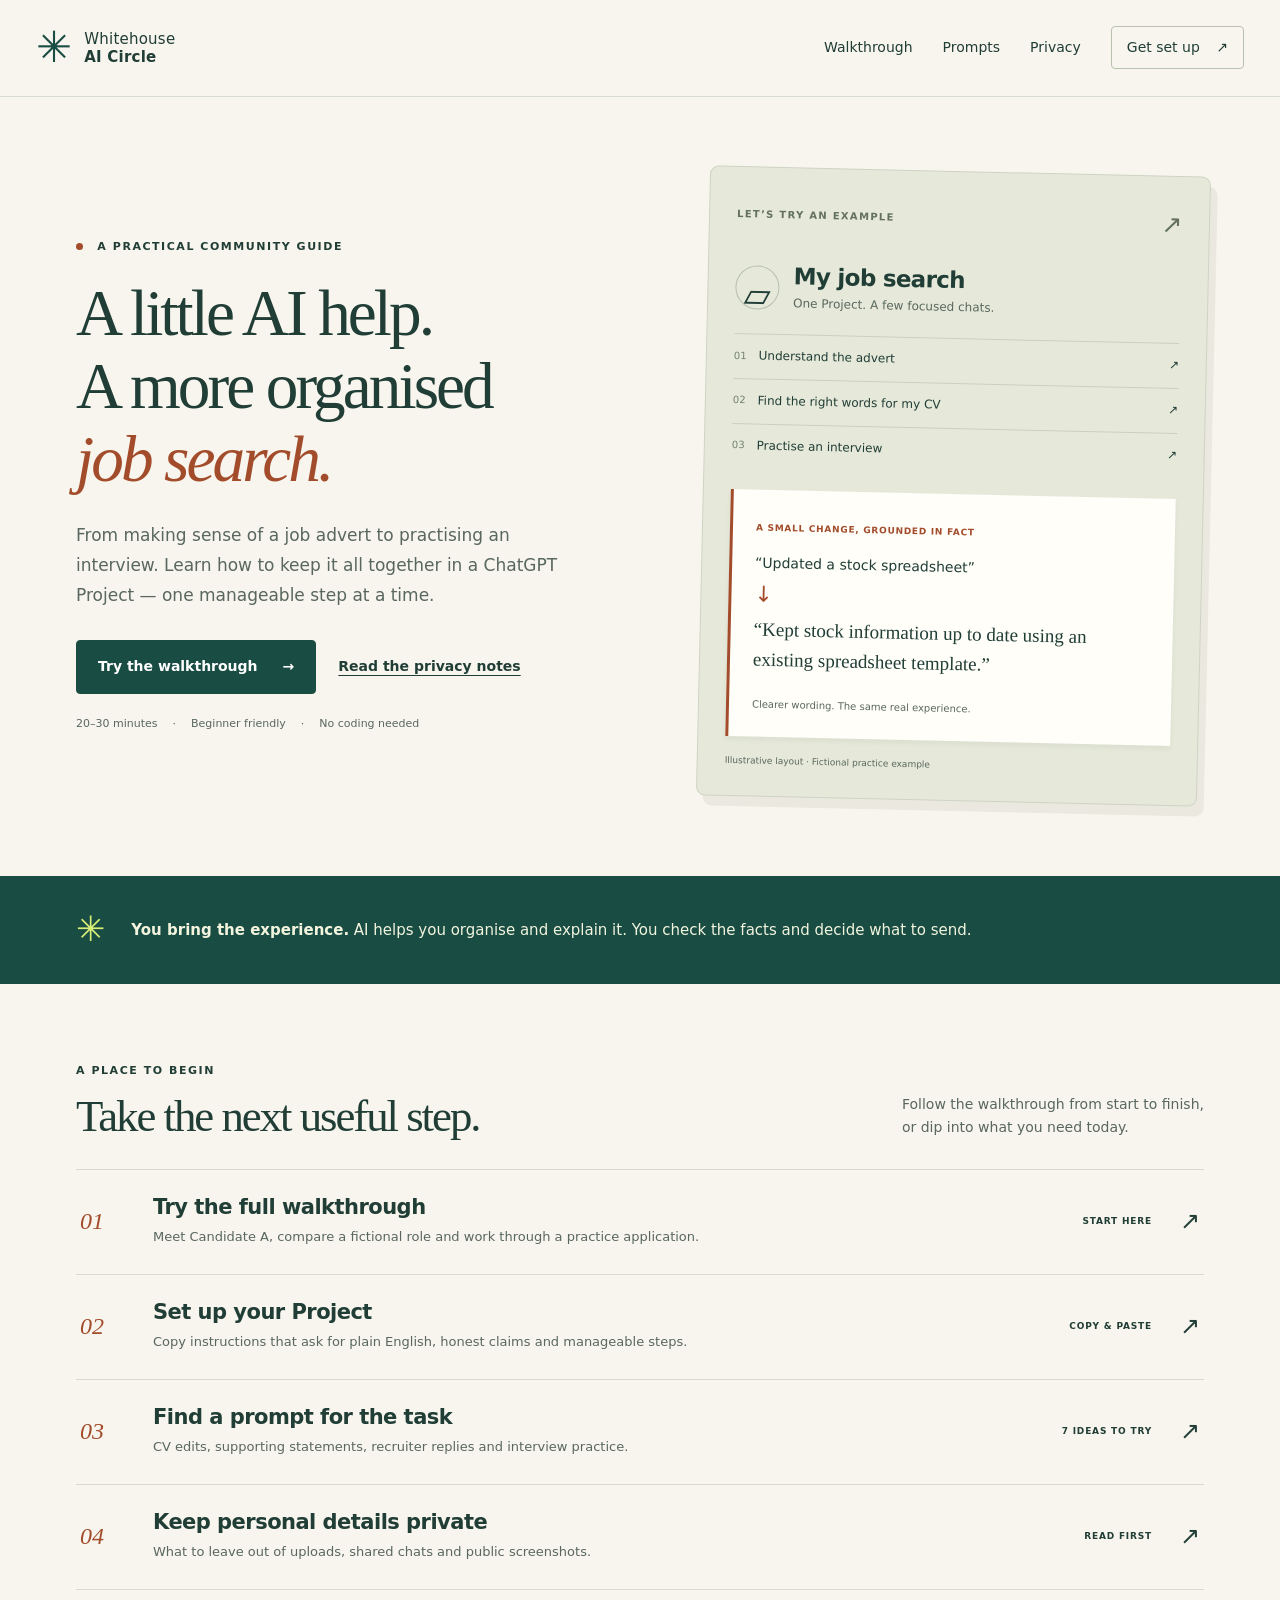
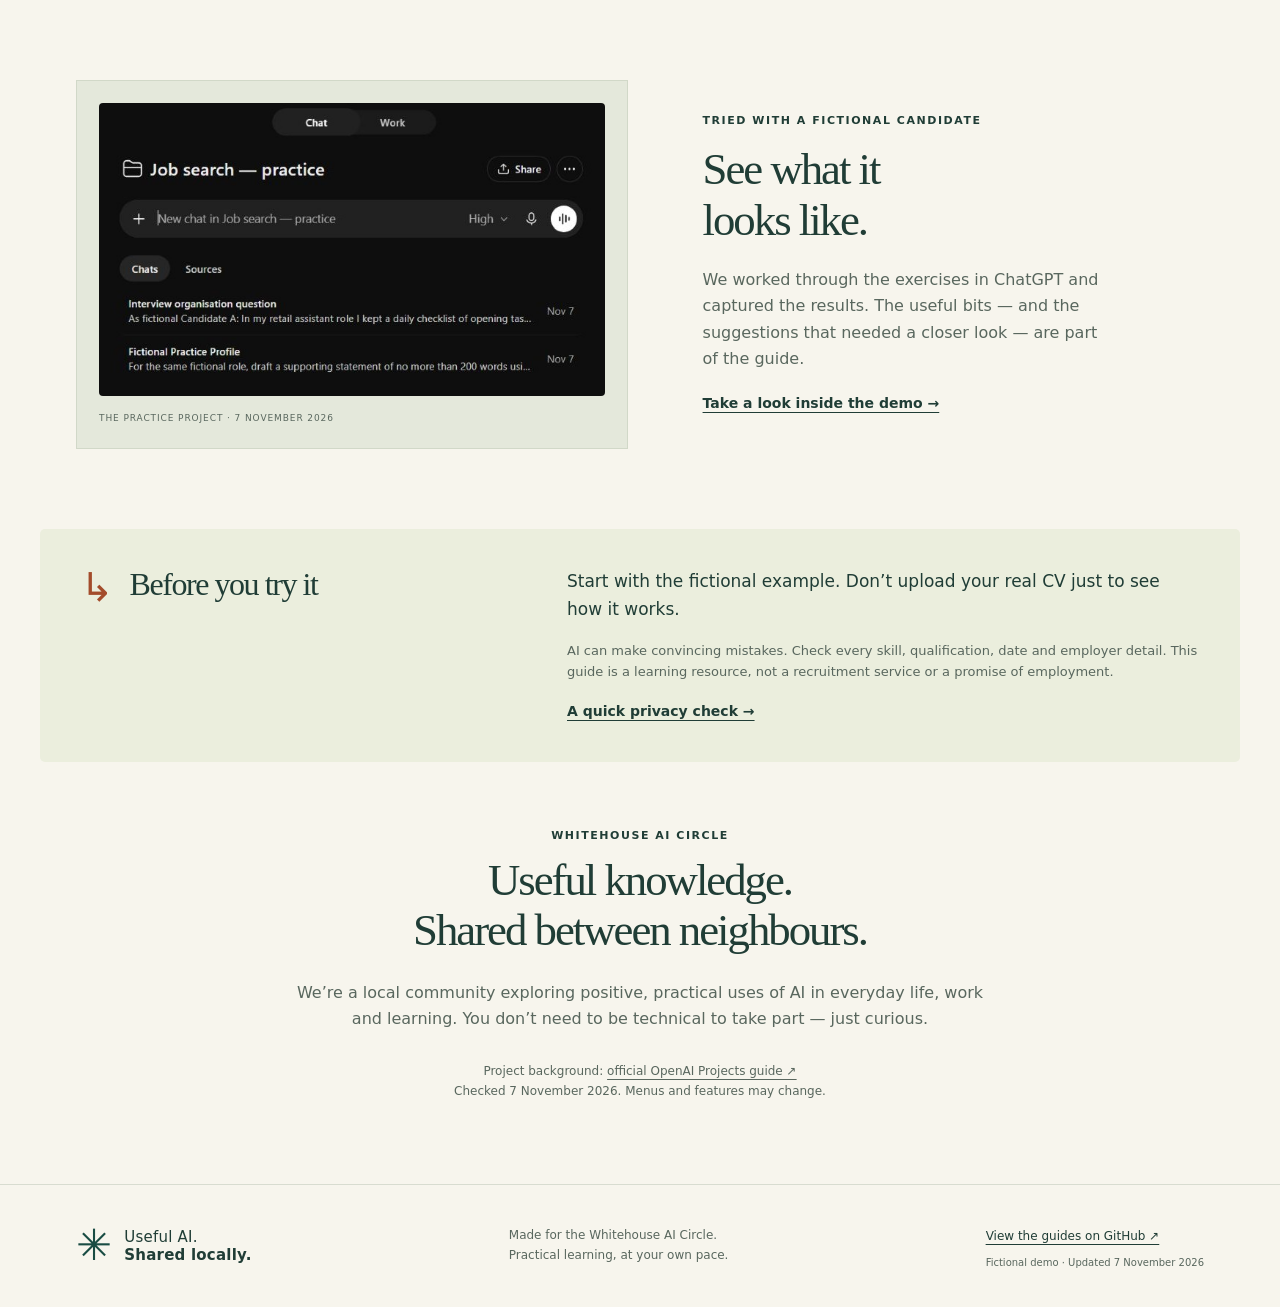
==== index.html @ 0556014f "Add workflow to import website files cleanly This workflow imports specific files from a tarball int" ====
<!doctype html>
<html lang="en-GB"><head><meta charset="utf-8"><meta name="viewport" content="width=device-width,initial-scale=1">
<title>A more organised job search · Whitehouse AI Circle</title><meta name="description" content="A friendly, practical guide to organising a job search with ChatGPT Projects. Fictional examples, copyable prompts and privacy advice from Whitehouse AI Circle.">
<meta name="theme-color" content="#194c43"><link rel="icon" href="favicon.svg" type="image/svg+xml"><link rel="stylesheet" href="styles.css"><script src="site.js" defer></script></head>
<body><a class="skip" href="#main">Skip to content</a><header class="header"><div class="header-inner"><a class="brand" href="index.html"><span class="brand-mark" aria-hidden="true">✳</span><span>Whitehouse<br><b>AI Circle</b></span></a><nav aria-label="Main navigation"><a href="walkthrough.html" >Walkthrough</a><a href="prompts.html" >Prompts</a><a href="privacy.html" >Privacy</a><a class="nav-start" href="instructions.html">Get set up <span aria-hidden="true">↗</span></a></nav></div></header>
<main id="main"><section class="hero wrap"><div class="hero-copy"><p class="eyebrow"><span class="tiny-dot"></span> A PRACTICAL COMMUNITY GUIDE</p><h1>A little AI help.<br>A more organised<br><em>job search.</em></h1><p class="hero-description">From making sense of a job advert to practising an interview. Learn how to keep it all together in a ChatGPT Project — one manageable step at a time.</p><div class="hero-actions"><a class="button" href="walkthrough.html">Try the walkthrough <span aria-hidden="true">→</span></a><a class="text-link" href="privacy.html">Read the privacy notes</a></div><div class="hero-meta"><span>20–30 minutes</span><span>Beginner friendly</span><span>No coding needed</span></div></div><div class="demo-board"><div class="board-top"><span class="paper-label">LET’S TRY AN EXAMPLE</span><span aria-hidden="true">↗</span></div><div class="board-title"><span class="folder-icon" aria-hidden="true">▱</span><div><h2>My job search</h2><p>One Project. A few focused chats.</p></div></div><div class="board-rows"><div><span class="row-symbol">01</span><span>Understand the advert</span><span aria-hidden="true">↗</span></div><div><span class="row-symbol">02</span><span>Find the right words for my CV</span><span aria-hidden="true">↗</span></div><div><span class="row-symbol">03</span><span>Practise an interview</span><span aria-hidden="true">↗</span></div></div><div class="example-note"><span class="note-label">A SMALL CHANGE, GROUNDED IN FACT</span><p>“Updated a stock spreadsheet”</p><span class="note-arrow" aria-hidden="true">↓</span><p class="improved">“Kept stock information up to date using an existing spreadsheet template.”</p><small>Clearer wording. The same real experience.</small></div><span class="board-caption">Illustrative layout · Fictional practice example</span></div></section>
<section class="principle-strip"><div class="wrap"><span class="strip-symbol" aria-hidden="true">✳</span><p><strong>You bring the experience.</strong> AI helps you organise and explain it. You check the facts and decide what to send.</p></div></section>
<section class="guides-section wrap" id="guides"><div class="section-heading"><div><p class="eyebrow">A PLACE TO BEGIN</p><h2>Take the next useful step.</h2></div><p>Follow the walkthrough from start to finish,<br>or dip into what you need today.</p></div><div class="guide-list">
<a class="guide-row" href="walkthrough.html"><span class="guide-number">01</span><div><h3>Try the full walkthrough</h3><p>Meet Candidate A, compare a fictional role and work through a practice application.</p></div><span class="guide-type">START HERE</span><span class="guide-arrow" aria-hidden="true">↗</span></a>
<a class="guide-row" href="instructions.html"><span class="guide-number">02</span><div><h3>Set up your Project</h3><p>Copy instructions that ask for plain English, honest claims and manageable steps.</p></div><span class="guide-type">COPY & PASTE</span><span class="guide-arrow" aria-hidden="true">↗</span></a>
<a class="guide-row" href="prompts.html"><span class="guide-number">03</span><div><h3>Find a prompt for the task</h3><p>CV edits, supporting statements, recruiter replies and interview practice.</p></div><span class="guide-type">7 IDEAS TO TRY</span><span class="guide-arrow" aria-hidden="true">↗</span></a>
<a class="guide-row" href="privacy.html"><span class="guide-number">04</span><div><h3>Keep personal details private</h3><p>What to leave out of uploads, shared chats and public screenshots.</p></div><span class="guide-type">READ FIRST</span><span class="guide-arrow" aria-hidden="true">↗</span></a>
</div></section>
<section class="inside-section wrap"><div class="inside-image"><img src="images/screenshots/01-project-overview.jpg" alt="A fictional practice Project with separate profile and interview chats" width="690" height="400" loading="lazy"><span>THE PRACTICE PROJECT · 7 NOVEMBER 2026</span></div><div class="inside-copy"><p class="eyebrow">TRIED WITH A FICTIONAL CANDIDATE</p><h2>See what it<br>looks like.</h2><p>We worked through the exercises in ChatGPT and captured the results. The useful bits — and the suggestions that needed a closer look — are part of the guide.</p><a class="text-link" href="screenshots.html">Take a look inside the demo →</a></div></section>
<section class="before-section wrap"><div class="before-label"><span aria-hidden="true">↳</span><h2>Before you try it</h2></div><div><p>Start with the fictional example. Don’t upload your real CV just to see how it works.</p><p class="small">AI can make convincing mistakes. Check every skill, qualification, date and employer detail. This guide is a learning resource, not a recruitment service or a promise of employment.</p><a href="privacy.html">A quick privacy check →</a></div></section>
<section class="about-section wrap"><p class="eyebrow">WHITEHOUSE AI CIRCLE</p><h2>Useful knowledge.<br>Shared between neighbours.</h2><p>We’re a local community exploring positive, practical uses of AI in everyday life, work and learning. You don’t need to be technical to take part — just curious.</p><p class="small">Project background: <a href="https://learn.chatgpt.com/docs/projects">official OpenAI Projects guide ↗</a><br>Checked 7 November 2026. Menus and features may change.</p></section></main><footer><div class="footer-inner"><a class="brand" href="index.html"><span class="brand-mark" aria-hidden="true">✳</span><span>Useful AI.<br><b>Shared locally.</b></span></a><p>Made for the Whitehouse AI Circle.<br>Practical learning, at your own pace.</p><div><a href="https://github.com/WhitehouseAICircle/job-search-guide">View the guides on GitHub ↗</a><p class="small">Fictional demo · Updated 7 November 2026</p></div></div></footer><div id="copy-status" class="sr-only" role="status" aria-live="polite"></div></body></html>
---- styles.css ----
:root{--paper:#f7f5ed;--ink:#203d36;--green:#194c43;--muted:#59675e;--line:#d8dcd0;--accent:#d8ed76;--orange:#a34c2b;--white:#fffef9}*{box-sizing:border-box}html{scroll-behavior:smooth;scroll-padding-top:110px}body{margin:0;background:var(--paper);color:var(--ink);font:17px/1.65 system-ui,-apple-system,BlinkMacSystemFont,"Segoe UI",sans-serif}a{color:inherit;text-underline-offset:4px}a:hover{color:var(--orange)}button,a{ -webkit-tap-highlight-color:transparent}a:focus-visible,button:focus-visible,summary:focus-visible{outline:3px solid var(--orange);outline-offset:5px}h1,h2,h3,p{margin-top:0}h1,h2,h3{line-height:1.12;font-weight:500;letter-spacing:-.045em}h1,h2{font-family:Georgia,"Times New Roman",serif}h1{font-size:clamp(44px,5.1vw,74px)}h2{font-size:clamp(32px,3.5vw,48px)}h3{letter-spacing:-.025em}.wrap{max-width:1200px;margin:auto;padding-left:36px;padding-right:36px}.header{border-bottom:1px solid var(--line);position:sticky;top:0;background:rgba(247,245,237,.97);z-index:10}.header-inner{max-width:1280px;margin:auto;padding:22px 36px;display:flex;align-items:center;justify-content:space-between;gap:20px}.brand{display:flex;align-items:center;gap:12px;text-decoration:none;font-size:15px;line-height:1.2;letter-spacing:.015em}.brand-mark{font-size:43px;color:var(--green);font-family:Georgia,serif}.header nav{display:flex;align-items:center;gap:30px;font-size:14px}.header nav a{text-decoration:none}.header nav a[aria-current]{text-decoration:underline}.nav-start{border:1px solid #b7c1ad;border-radius:4px;padding:9px 15px}.nav-start span{margin-left:12px}.eyebrow{font-size:11px;font-weight:700;letter-spacing:.14em;line-height:1.6}.hero{padding-top:74px;padding-bottom:76px;display:grid;grid-template-columns:1.12fr 1fr;gap:65px;align-items:center}.tiny-dot{display:inline-block;background:var(--orange);width:7px;height:7px;border-radius:50%;margin-right:9px}.hero h1{margin:21px 0 25px}.hero em{font-weight:400;color:var(--orange)}.hero-description{max-width:490px;font-size:17px;color:var(--muted);line-height:1.75}.hero-actions{display:flex;align-items:center;gap:22px;margin:30px 0 21px;flex-wrap:wrap}.button{display:inline-flex;align-items:center;gap:25px;padding:14px 21px;background:var(--green);color:white;border:1px solid var(--green);border-radius:4px;text-decoration:none;font-size:14px;font-weight:600}.button:hover{background:#103b33;color:white}.text-link{font-size:14px;font-weight:600}.hero-meta{display:flex;gap:15px;font-size:11px;color:var(--muted);flex-wrap:wrap}.hero-meta span+span:before{content:'·';margin-right:15px}.demo-board{background:#e6e9da;border:1px solid #ced4c4;border-radius:9px;padding:27px;transform:rotate(1.3deg);box-shadow:7px 10px 0 #ebe9df}.board-top{display:flex;justify-content:space-between;align-items:center;color:#64705e;font-size:25px}.paper-label{font-size:10px;letter-spacing:.13em;font-weight:700}.board-title{display:flex;gap:14px;align-items:center;margin:26px 0 20px}.folder-icon{display:grid;place-items:center;width:44px;height:44px;border:1px solid #b6c0aa;border-radius:50%;font-size:35px}.board-title h2{font:600 23px/1.3 system-ui;letter-spacing:-.03em;margin:0}.board-title p{font-size:12px;color:var(--muted);margin:2px 0 0}.board-rows>div{display:flex;align-items:center;gap:12px;border-top:1px solid #cad0c0;padding:12px 0;font-size:12px}.board-rows>div>span:last-child{margin-left:auto}.row-symbol{font-size:10px;color:#74816c}.example-note{background:var(--white);padding:21px 23px;margin-top:22px;box-shadow:0 3px 5px #233c3510;border-left:3px solid var(--orange)}.note-label{font-size:9px;font-weight:700;letter-spacing:.08em;color:var(--orange)}.example-note p{font-size:14px;margin:13px 0 2px;line-height:1.6}.example-note .improved{font-family:Georgia,serif;font-size:19px;margin:2px 0 12px}.example-note small{color:var(--muted);font-size:10px}.note-arrow{font-size:22px;color:var(--orange)}.board-caption{display:block;font-size:9px;color:var(--muted);margin-top:17px}.principle-strip{background:var(--green);color:#f2f4de}.principle-strip>.wrap{display:flex;align-items:center;gap:26px;padding-top:25px;padding-bottom:25px}.strip-symbol{font-size:35px;color:var(--accent)}.principle-strip p{margin:0;font-size:15px;line-height:1.6}.principle-strip strong{font-weight:650}.guides-section{padding-top:78px;padding-bottom:65px}.section-heading{display:flex;justify-content:space-between;gap:35px;align-items:end;margin-bottom:28px}.section-heading h2{margin-bottom:0}.section-heading>p{font-size:14px;color:var(--muted);margin-bottom:2px}.guide-row{display:grid;grid-template-columns:55px 1fr 120px 30px;align-items:center;gap:18px;padding:26px 4px;border-top:1px solid var(--line);text-decoration:none;transition:background .15s}.guide-row:last-child{border-bottom:1px solid var(--line)}.guide-row:hover{background:#eef0e3;color:var(--ink)}.guide-number{color:var(--orange);font:italic 24px Georgia,serif}.guide-row h3{font-size:21px;font-weight:550;margin:0 0 7px}.guide-row p{font-size:13px;color:var(--muted);margin:0}.guide-type{font-size:9px;font-weight:700;letter-spacing:.09em;text-align:right}.guide-arrow{font-size:24px;text-align:right}.inside-section{display:grid;grid-template-columns:1.1fr 1fr;gap:75px;padding-top:25px;padding-bottom:80px;align-items:center}.inside-image{background:#e4e8db;padding:22px;border:1px solid #d1d8c8}.inside-image img{width:100%;height:auto;display:block;border-radius:4px}.inside-image span{font-size:9px;letter-spacing:.1em;display:block;margin-top:15px;color:var(--muted)}.inside-copy h2{margin:15px 0 22px}.inside-copy p:not(.eyebrow){font-size:16px;color:var(--muted);max-width:400px}.before-section{background:#ebeedd;display:grid;grid-template-columns:1fr 1.5fr;gap:65px;padding:38px 40px;margin-bottom:65px;border-radius:5px}.before-label{display:flex;gap:16px}.before-label>span{font-size:40px;color:var(--orange);line-height:1}.before-label h2{font-size:32px;margin:0}.before-section p{font-size:17px}.before-section .small{font-size:13px;color:var(--muted)}.before-section a{font-size:14px;font-weight:600}.about-section{padding-bottom:70px;max-width:790px;text-align:center}.about-section h2{margin-bottom:24px}.about-section>p:not(.eyebrow){color:var(--muted);font-size:16px}.about-section .small{font-size:12px!important;margin-top:30px}footer{border-top:1px solid var(--line)}.footer-inner{display:flex;justify-content:space-between;align-items:center;gap:30px;max-width:1200px;margin:auto;padding:35px 36px}.footer-inner p{font-size:12px;color:var(--muted);margin:0}.footer-inner>div>a{font-size:12px}.footer-inner .small{font-size:10px;margin-top:7px}.article-intro{padding-top:45px;padding-bottom:35px}.back{display:inline-block;font-size:12px;margin-bottom:38px}.article-intro h1{font-size:clamp(40px,5vw,65px);margin:14px 0}.intro{font-size:19px;color:var(--muted)}.article-layout{display:grid;grid-template-columns:230px minmax(0,1fr);gap:65px;padding-bottom:70px}.contents{align-self:start;position:sticky;top:125px;font-size:12px}.contents nav{display:flex;flex-direction:column;gap:12px;border-left:1px solid var(--line);padding-left:18px}.contents nav a{text-decoration:none;line-height:1.5}.source-link{display:block;margin-top:25px;font-size:11px;color:var(--muted)}.prose{min-width:0;max-width:800px;font-size:16px}.prose h2{font-size:32px;line-height:1.2;letter-spacing:-.035em;margin:45px 0 20px;padding-top:15px;border-top:1px solid var(--line)}.prose h2:first-child{margin-top:0}.prose h3{font-size:22px;line-height:1.35;margin:30px 0 15px}.prose p{margin-bottom:20px}.prose ul,.prose ol{padding-left:24px;margin-bottom:25px}.prose li{margin-bottom:9px}.prose img{max-width:100%;height:auto;display:block;border:1px solid var(--line);border-radius:5px;margin:26px 0 10px}.prose img[src*="02-project"]{max-width:min(380px,100%);margin-left:auto;margin-right:auto}.prose p:has(>em:only-child){font-size:12px;line-height:1.6;color:var(--muted)}.prose blockquote{margin:25px 0;padding:40px 24px 20px;border-left:3px solid var(--green);background:#e9eddf;position:relative}.prose blockquote p{margin-bottom:0}.prose pre{background:#e9eddf;padding:50px 24px 24px;white-space:pre-wrap;overflow-wrap:anywhere;border:1px solid #d4ddc9;border-radius:5px;position:relative;font-size:13px;line-height:1.8}.prose code{font-family:Consolas,monospace}.copy-button{position:absolute;right:10px;top:9px;font:600 11px system-ui;border:1px solid #b8c4aa;background:var(--white);color:var(--green);padding:6px 11px;border-radius:4px;cursor:pointer}.copy-button:hover{background:var(--accent)}.copy-fallback{display:block;width:100%;min-height:150px;margin:15px 0;font:13px/1.5 monospace;padding:12px;border:1px solid var(--green)}.prose table{border-collapse:collapse;font-size:13px;width:100%;display:block;overflow-x:auto;margin:25px 0}.prose td,.prose th{padding:12px;border-bottom:1px solid var(--line);text-align:left;vertical-align:top}.prose th{background:#e9eddf}.article-end{margin-top:55px;padding-top:25px;border-top:1px solid var(--line);display:flex;justify-content:space-between;gap:20px;flex-wrap:wrap;font-size:13px}.skip{position:fixed;top:-100px;left:15px;background:var(--green);color:white;padding:12px 20px;z-index:30}.skip:focus{top:10px}.sr-only{position:absolute;width:1px;height:1px;margin:-1px;padding:0;clip:rect(0,0,0,0);overflow:hidden;white-space:nowrap;border:0}
@media(max-width:950px){.hero{gap:35px}.hero h1{font-size:53px}.hero-actions{gap:15px}.demo-board{padding:20px}.article-layout{grid-template-columns:190px minmax(0,1fr);gap:35px}.inside-section{gap:40px}.section-heading>p br{display:none}.before-section{margin-left:25px;margin-right:25px}.guide-row{grid-template-columns:40px 1fr 100px 25px}.footer-inner{flex-wrap:wrap}}
@media(max-width:700px){body{font-size:16px}.wrap{padding-left:22px;padding-right:22px}.header-inner{padding:15px 20px;gap:12px}.brand{font-size:12px;gap:8px}.brand-mark{font-size:32px}.header nav{gap:17px;font-size:12px}.nav-start{display:none}.hero{display:block;padding-top:39px;padding-bottom:45px}.hero h1{font-size:51px;line-height:1.04;margin:22px 0}.hero-description{font-size:16px;line-height:1.75}.hero-actions{margin:24px 0 20px}.hero-meta{font-size:10px;gap:9px}.hero-meta span+span:before{margin-right:9px}.demo-board{transform:none;margin:40px 4px 0;padding:22px;box-shadow:5px 6px 0 #ebe9df}.board-title{margin:20px 0}.example-note .improved{font-size:21px}.principle-strip>.wrap{padding-top:22px;padding-bottom:22px;gap:17px}.principle-strip p{font-size:13px}.strip-symbol{font-size:29px}.guides-section{padding-top:45px;padding-bottom:40px}.section-heading{display:block;margin-bottom:25px}.section-heading h2{font-size:35px}.section-heading>p{margin-top:18px;font-size:13px}.guide-row{grid-template-columns:30px minmax(0,1fr) 22px;gap:11px;padding:23px 0}.guide-type{display:none}.guide-row h3{font-size:19px;margin-bottom:8px}.guide-row p{font-size:12px;line-height:1.6}.guide-number{font-size:21px}.inside-section{display:flex;flex-direction:column;gap:27px;padding-top:10px;padding-bottom:45px}.inside-copy{width:100%}.inside-copy h2 br{display:none}.inside-copy h2{font-size:36px}.inside-image{padding:14px;width:100%}.before-section{display:block;padding:27px 23px;margin:0 20px 45px}.before-label{margin-bottom:22px}.before-label h2{font-size:30px}.before-section p{font-size:16px}.about-section{padding-bottom:40px}.about-section h2{font-size:35px}.footer-inner{padding:27px 22px;display:grid;grid-template-columns:1fr;gap:23px}.article-intro{padding-top:25px;padding-bottom:10px}.article-intro h1{font-size:44px}.back{margin-bottom:25px}.intro{font-size:17px}.article-layout{display:block;padding-bottom:40px}.contents{position:static;margin:15px 0 35px;padding:20px;background:#ecefe3;border-radius:4px}.contents nav{gap:11px}.contents .eyebrow{margin-bottom:13px}.prose{font-size:15px}.prose h2{font-size:29px;margin-top:35px}.prose pre{padding-left:16px;padding-right:16px;font-size:12px}.prose blockquote{padding-left:18px;padding-right:18px}.prose table{font-size:12px}.prose td,.prose th{padding:9px}.article-end{display:block}.article-end a{display:block;margin-top:10px}}
@media(prefers-reduced-motion:reduce){html{scroll-behavior:auto}*{transition:none!important}}@media print{.header,.contents,footer,.copy-button{display:none}.article-layout{display:block}.prose{max-width:none}.prose pre{padding:15px}.wrap{padding:0}body{background:white;color:black}.prose img{max-height:500px;width:auto;max-width:100%}a{text-decoration:underline}}
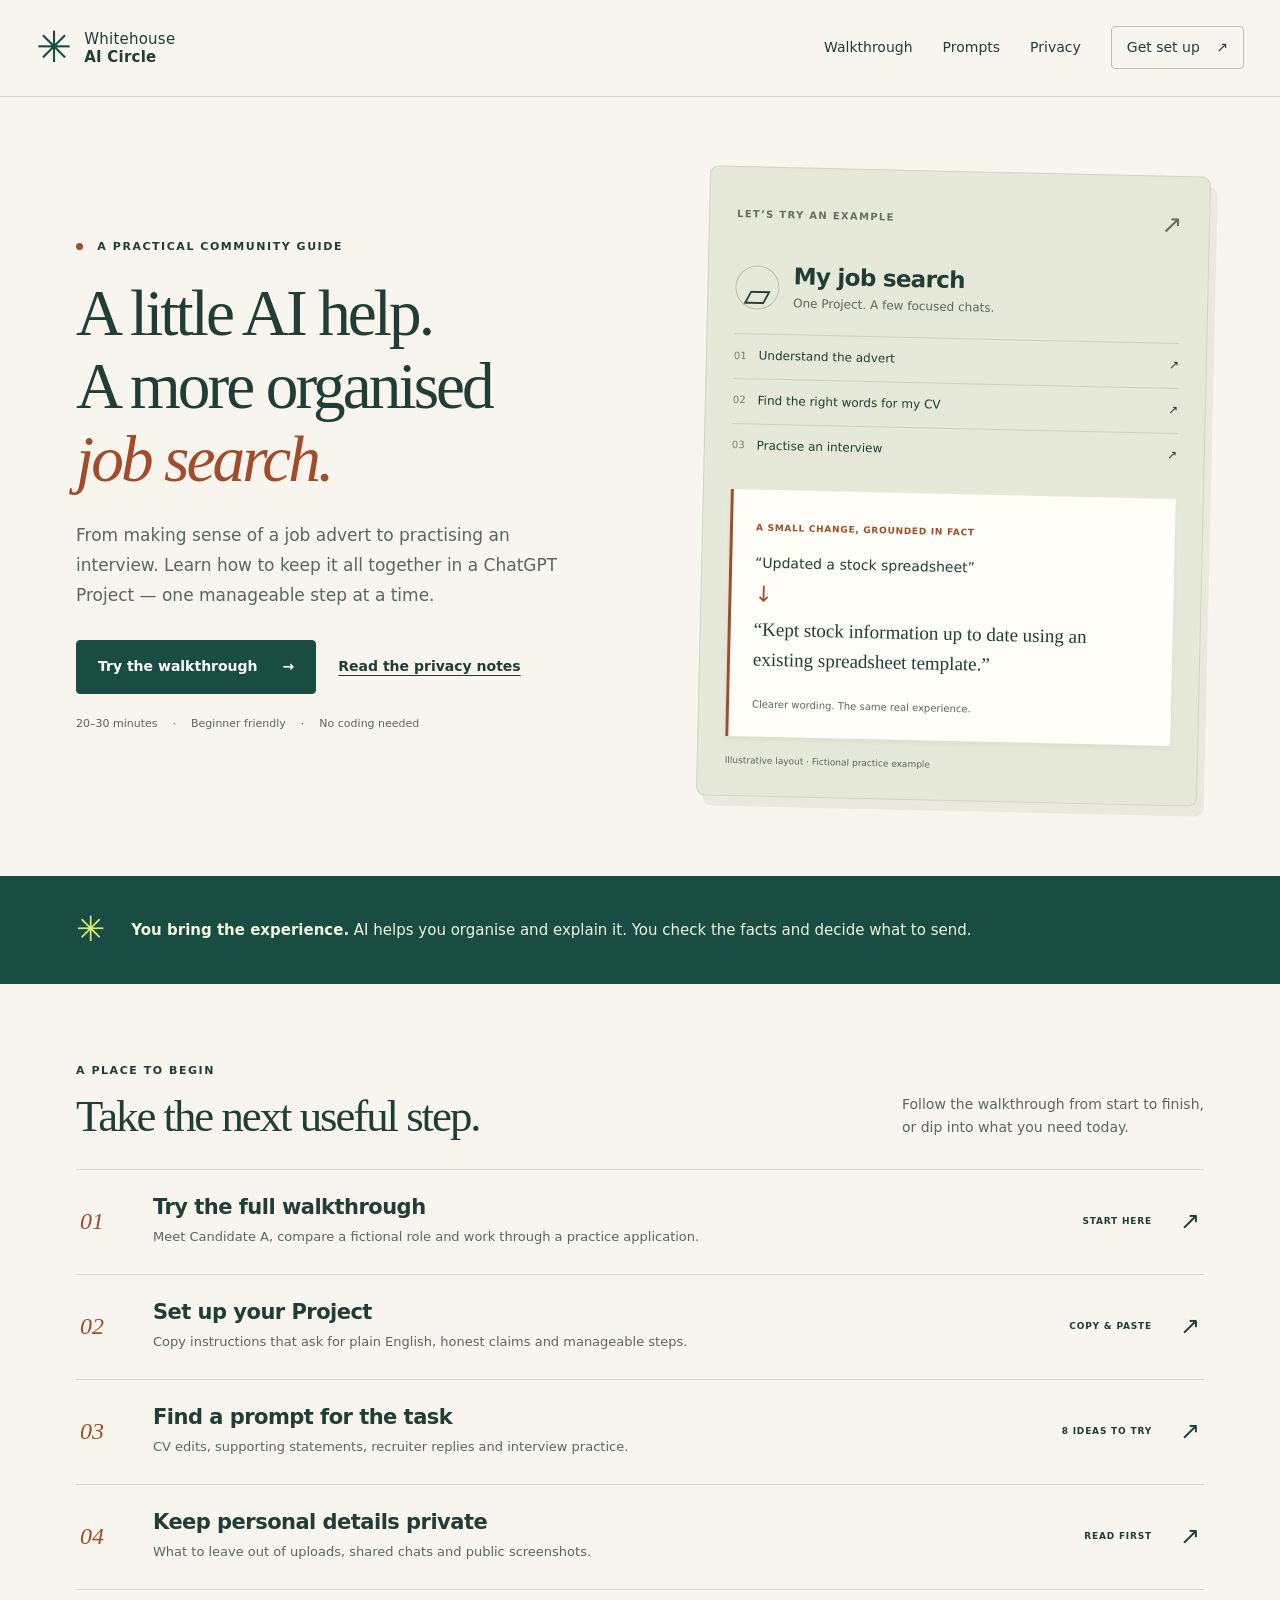
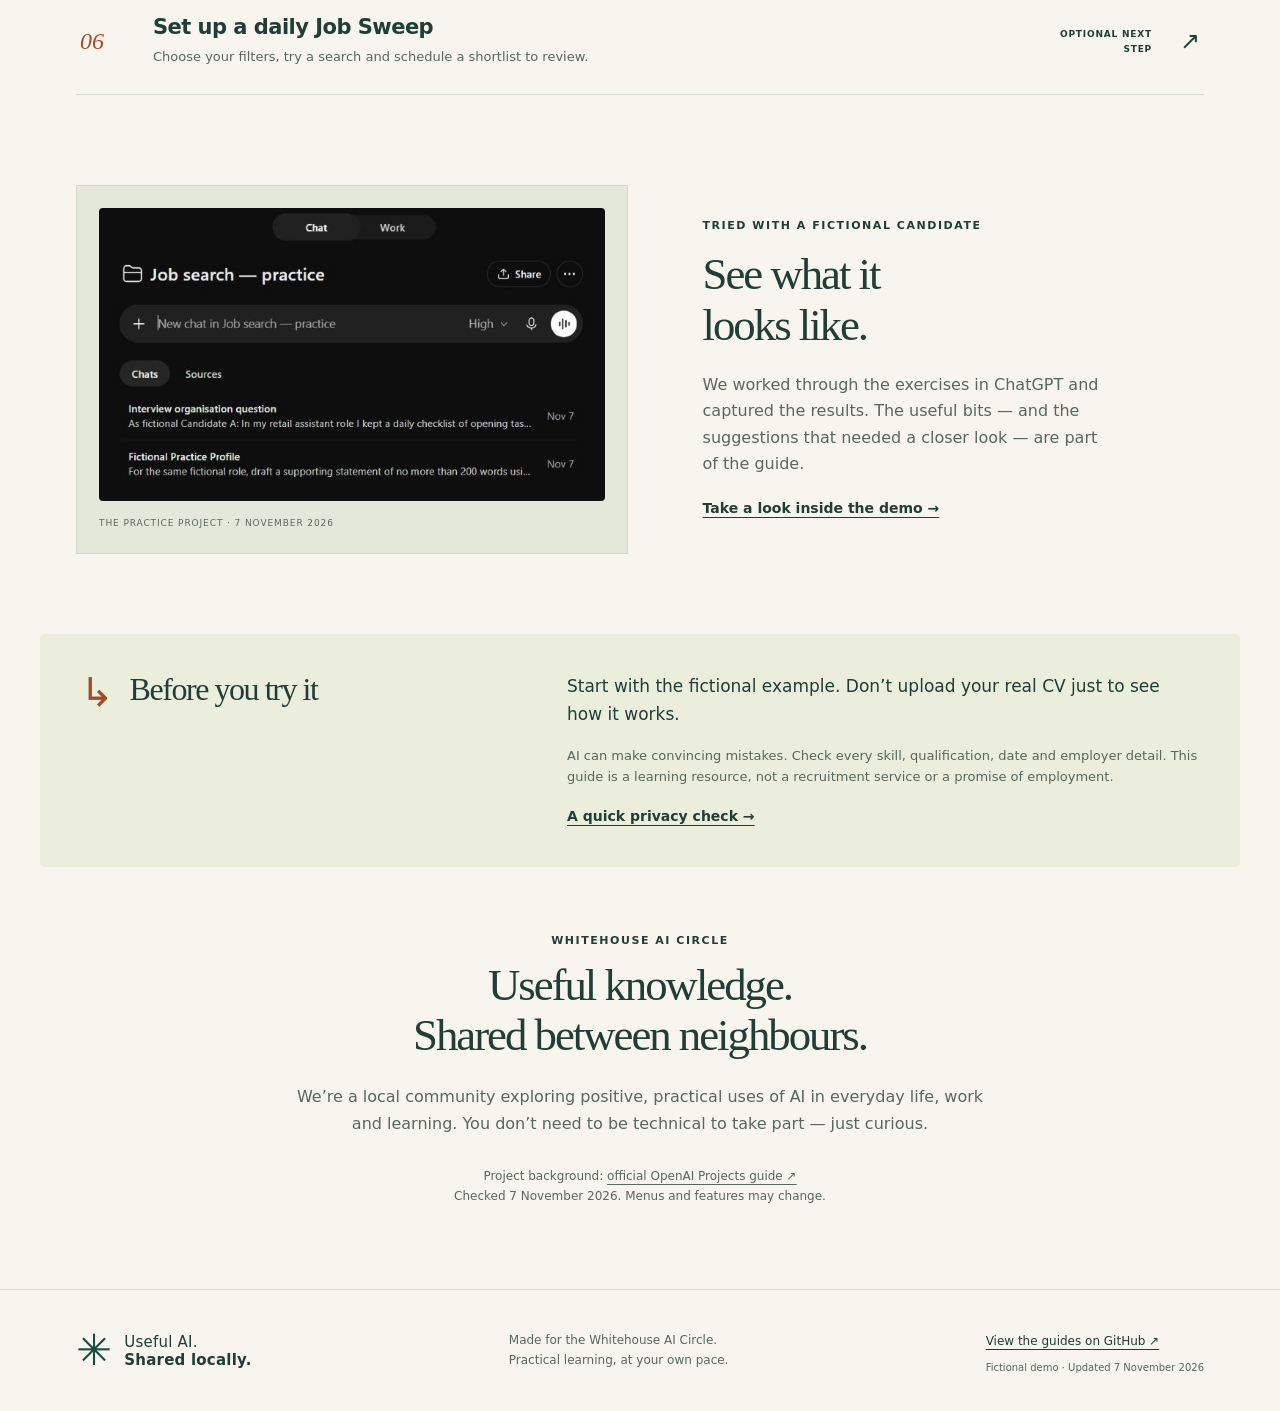
==== commit 0889f2cd: "Publish Job Sweep page and link it from the guide" ====
--- a/index.html
+++ b/index.html
@@ -1,16 +1,17 @@
-<!doctype html>
-<html lang="en-GB"><head><meta charset="utf-8"><meta name="viewport" content="width=device-width,initial-scale=1">
-<title>A more organised job search · Whitehouse AI Circle</title><meta name="description" content="A friendly, practical guide to organising a job search with ChatGPT Projects. Fictional examples, copyable prompts and privacy advice from Whitehouse AI Circle.">
-<meta name="theme-color" content="#194c43"><link rel="icon" href="favicon.svg" type="image/svg+xml"><link rel="stylesheet" href="styles.css"><script src="site.js" defer></script></head>
-<body><a class="skip" href="#main">Skip to content</a><header class="header"><div class="header-inner"><a class="brand" href="index.html"><span class="brand-mark" aria-hidden="true">✳</span><span>Whitehouse<br><b>AI Circle</b></span></a><nav aria-label="Main navigation"><a href="walkthrough.html" >Walkthrough</a><a href="prompts.html" >Prompts</a><a href="privacy.html" >Privacy</a><a class="nav-start" href="instructions.html">Get set up <span aria-hidden="true">↗</span></a></nav></div></header>
-<main id="main"><section class="hero wrap"><div class="hero-copy"><p class="eyebrow"><span class="tiny-dot"></span> A PRACTICAL COMMUNITY GUIDE</p><h1>A little AI help.<br>A more organised<br><em>job search.</em></h1><p class="hero-description">From making sense of a job advert to practising an interview. Learn how to keep it all together in a ChatGPT Project — one manageable step at a time.</p><div class="hero-actions"><a class="button" href="walkthrough.html">Try the walkthrough <span aria-hidden="true">→</span></a><a class="text-link" href="privacy.html">Read the privacy notes</a></div><div class="hero-meta"><span>20–30 minutes</span><span>Beginner friendly</span><span>No coding needed</span></div></div><div class="demo-board"><div class="board-top"><span class="paper-label">LET’S TRY AN EXAMPLE</span><span aria-hidden="true">↗</span></div><div class="board-title"><span class="folder-icon" aria-hidden="true">▱</span><div><h2>My job search</h2><p>One Project. A few focused chats.</p></div></div><div class="board-rows"><div><span class="row-symbol">01</span><span>Understand the advert</span><span aria-hidden="true">↗</span></div><div><span class="row-symbol">02</span><span>Find the right words for my CV</span><span aria-hidden="true">↗</span></div><div><span class="row-symbol">03</span><span>Practise an interview</span><span aria-hidden="true">↗</span></div></div><div class="example-note"><span class="note-label">A SMALL CHANGE, GROUNDED IN FACT</span><p>“Updated a stock spreadsheet”</p><span class="note-arrow" aria-hidden="true">↓</span><p class="improved">“Kept stock information up to date using an existing spreadsheet template.”</p><small>Clearer wording. The same real experience.</small></div><span class="board-caption">Illustrative layout · Fictional practice example</span></div></section>
-<section class="principle-strip"><div class="wrap"><span class="strip-symbol" aria-hidden="true">✳</span><p><strong>You bring the experience.</strong> AI helps you organise and explain it. You check the facts and decide what to send.</p></div></section>
-<section class="guides-section wrap" id="guides"><div class="section-heading"><div><p class="eyebrow">A PLACE TO BEGIN</p><h2>Take the next useful step.</h2></div><p>Follow the walkthrough from start to finish,<br>or dip into what you need today.</p></div><div class="guide-list">
-<a class="guide-row" href="walkthrough.html"><span class="guide-number">01</span><div><h3>Try the full walkthrough</h3><p>Meet Candidate A, compare a fictional role and work through a practice application.</p></div><span class="guide-type">START HERE</span><span class="guide-arrow" aria-hidden="true">↗</span></a>
-<a class="guide-row" href="instructions.html"><span class="guide-number">02</span><div><h3>Set up your Project</h3><p>Copy instructions that ask for plain English, honest claims and manageable steps.</p></div><span class="guide-type">COPY & PASTE</span><span class="guide-arrow" aria-hidden="true">↗</span></a>
-<a class="guide-row" href="prompts.html"><span class="guide-number">03</span><div><h3>Find a prompt for the task</h3><p>CV edits, supporting statements, recruiter replies and interview practice.</p></div><span class="guide-type">7 IDEAS TO TRY</span><span class="guide-arrow" aria-hidden="true">↗</span></a>
-<a class="guide-row" href="privacy.html"><span class="guide-number">04</span><div><h3>Keep personal details private</h3><p>What to leave out of uploads, shared chats and public screenshots.</p></div><span class="guide-type">READ FIRST</span><span class="guide-arrow" aria-hidden="true">↗</span></a>
-</div></section>
-<section class="inside-section wrap"><div class="inside-image"><img src="images/screenshots/01-project-overview.jpg" alt="A fictional practice Project with separate profile and interview chats" width="690" height="400" loading="lazy"><span>THE PRACTICE PROJECT · 7 NOVEMBER 2026</span></div><div class="inside-copy"><p class="eyebrow">TRIED WITH A FICTIONAL CANDIDATE</p><h2>See what it<br>looks like.</h2><p>We worked through the exercises in ChatGPT and captured the results. The useful bits — and the suggestions that needed a closer look — are part of the guide.</p><a class="text-link" href="screenshots.html">Take a look inside the demo →</a></div></section>
-<section class="before-section wrap"><div class="before-label"><span aria-hidden="true">↳</span><h2>Before you try it</h2></div><div><p>Start with the fictional example. Don’t upload your real CV just to see how it works.</p><p class="small">AI can make convincing mistakes. Check every skill, qualification, date and employer detail. This guide is a learning resource, not a recruitment service or a promise of employment.</p><a href="privacy.html">A quick privacy check →</a></div></section>
+<!doctype html>
+<html lang="en-GB"><head><meta charset="utf-8"><meta name="viewport" content="width=device-width,initial-scale=1">
+<title>A more organised job search · Whitehouse AI Circle</title><meta name="description" content="A friendly, practical guide to organising a job search with ChatGPT Projects. Fictional examples, copyable prompts and privacy advice from Whitehouse AI Circle.">
+<meta name="theme-color" content="#194c43"><link rel="icon" href="favicon.svg" type="image/svg+xml"><link rel="stylesheet" href="styles.css"><script src="site.js" defer></script></head>
+<body><a class="skip" href="#main">Skip to content</a><header class="header"><div class="header-inner"><a class="brand" href="index.html"><span class="brand-mark" aria-hidden="true">✳</span><span>Whitehouse<br><b>AI Circle</b></span></a><nav aria-label="Main navigation"><a href="walkthrough.html" >Walkthrough</a><a href="prompts.html" >Prompts</a><a href="privacy.html" >Privacy</a><a class="nav-start" href="instructions.html">Get set up <span aria-hidden="true">↗</span></a></nav></div></header>
+<main id="main"><section class="hero wrap"><div class="hero-copy"><p class="eyebrow"><span class="tiny-dot"></span> A PRACTICAL COMMUNITY GUIDE</p><h1>A little AI help.<br>A more organised<br><em>job search.</em></h1><p class="hero-description">From making sense of a job advert to practising an interview. Learn how to keep it all together in a ChatGPT Project — one manageable step at a time.</p><div class="hero-actions"><a class="button" href="walkthrough.html">Try the walkthrough <span aria-hidden="true">→</span></a><a class="text-link" href="privacy.html">Read the privacy notes</a></div><div class="hero-meta"><span>20–30 minutes</span><span>Beginner friendly</span><span>No coding needed</span></div></div><div class="demo-board"><div class="board-top"><span class="paper-label">LET’S TRY AN EXAMPLE</span><span aria-hidden="true">↗</span></div><div class="board-title"><span class="folder-icon" aria-hidden="true">▱</span><div><h2>My job search</h2><p>One Project. A few focused chats.</p></div></div><div class="board-rows"><div><span class="row-symbol">01</span><span>Understand the advert</span><span aria-hidden="true">↗</span></div><div><span class="row-symbol">02</span><span>Find the right words for my CV</span><span aria-hidden="true">↗</span></div><div><span class="row-symbol">03</span><span>Practise an interview</span><span aria-hidden="true">↗</span></div></div><div class="example-note"><span class="note-label">A SMALL CHANGE, GROUNDED IN FACT</span><p>“Updated a stock spreadsheet”</p><span class="note-arrow" aria-hidden="true">↓</span><p class="improved">“Kept stock information up to date using an existing spreadsheet template.”</p><small>Clearer wording. The same real experience.</small></div><span class="board-caption">Illustrative layout · Fictional practice example</span></div></section>
+<section class="principle-strip"><div class="wrap"><span class="strip-symbol" aria-hidden="true">✳</span><p><strong>You bring the experience.</strong> AI helps you organise and explain it. You check the facts and decide what to send.</p></div></section>
+<section class="guides-section wrap" id="guides"><div class="section-heading"><div><p class="eyebrow">A PLACE TO BEGIN</p><h2>Take the next useful step.</h2></div><p>Follow the walkthrough from start to finish,<br>or dip into what you need today.</p></div><div class="guide-list">
+<a class="guide-row" href="walkthrough.html"><span class="guide-number">01</span><div><h3>Try the full walkthrough</h3><p>Meet Candidate A, compare a fictional role and work through a practice application.</p></div><span class="guide-type">START HERE</span><span class="guide-arrow" aria-hidden="true">↗</span></a>
+<a class="guide-row" href="instructions.html"><span class="guide-number">02</span><div><h3>Set up your Project</h3><p>Copy instructions that ask for plain English, honest claims and manageable steps.</p></div><span class="guide-type">COPY & PASTE</span><span class="guide-arrow" aria-hidden="true">↗</span></a>
+<a class="guide-row" href="prompts.html"><span class="guide-number">03</span><div><h3>Find a prompt for the task</h3><p>CV edits, supporting statements, recruiter replies and interview practice.</p></div><span class="guide-type">8 IDEAS TO TRY</span><span class="guide-arrow" aria-hidden="true">↗</span></a>
+<a class="guide-row" href="privacy.html"><span class="guide-number">04</span><div><h3>Keep personal details private</h3><p>What to leave out of uploads, shared chats and public screenshots.</p></div><span class="guide-type">READ FIRST</span><span class="guide-arrow" aria-hidden="true">↗</span></a>
+<a class="guide-row" href="job-sweep.html"><span class="guide-number">06</span><div><h3>Set up a daily Job Sweep</h3><p>Choose your filters, try a search and schedule a shortlist to review.</p></div><span class="guide-type">OPTIONAL NEXT STEP</span><span class="guide-arrow" aria-hidden="true">↗</span></a>
+</div></section>
+<section class="inside-section wrap"><div class="inside-image"><img src="images/screenshots/01-project-overview.jpg" alt="A fictional practice Project with separate profile and interview chats" width="690" height="400" loading="lazy"><span>THE PRACTICE PROJECT · 7 NOVEMBER 2026</span></div><div class="inside-copy"><p class="eyebrow">TRIED WITH A FICTIONAL CANDIDATE</p><h2>See what it<br>looks like.</h2><p>We worked through the exercises in ChatGPT and captured the results. The useful bits — and the suggestions that needed a closer look — are part of the guide.</p><a class="text-link" href="screenshots.html">Take a look inside the demo →</a></div></section>
+<section class="before-section wrap"><div class="before-label"><span aria-hidden="true">↳</span><h2>Before you try it</h2></div><div><p>Start with the fictional example. Don’t upload your real CV just to see how it works.</p><p class="small">AI can make convincing mistakes. Check every skill, qualification, date and employer detail. This guide is a learning resource, not a recruitment service or a promise of employment.</p><a href="privacy.html">A quick privacy check →</a></div></section>
 <section class="about-section wrap"><p class="eyebrow">WHITEHOUSE AI CIRCLE</p><h2>Useful knowledge.<br>Shared between neighbours.</h2><p>We’re a local community exploring positive, practical uses of AI in everyday life, work and learning. You don’t need to be technical to take part — just curious.</p><p class="small">Project background: <a href="https://learn.chatgpt.com/docs/projects">official OpenAI Projects guide ↗</a><br>Checked 7 November 2026. Menus and features may change.</p></section></main><footer><div class="footer-inner"><a class="brand" href="index.html"><span class="brand-mark" aria-hidden="true">✳</span><span>Useful AI.<br><b>Shared locally.</b></span></a><p>Made for the Whitehouse AI Circle.<br>Practical learning, at your own pace.</p><div><a href="https://github.com/WhitehouseAICircle/job-search-guide">View the guides on GitHub ↗</a><p class="small">Fictional demo · Updated 7 November 2026</p></div></div></footer><div id="copy-status" class="sr-only" role="status" aria-live="polite"></div></body></html>
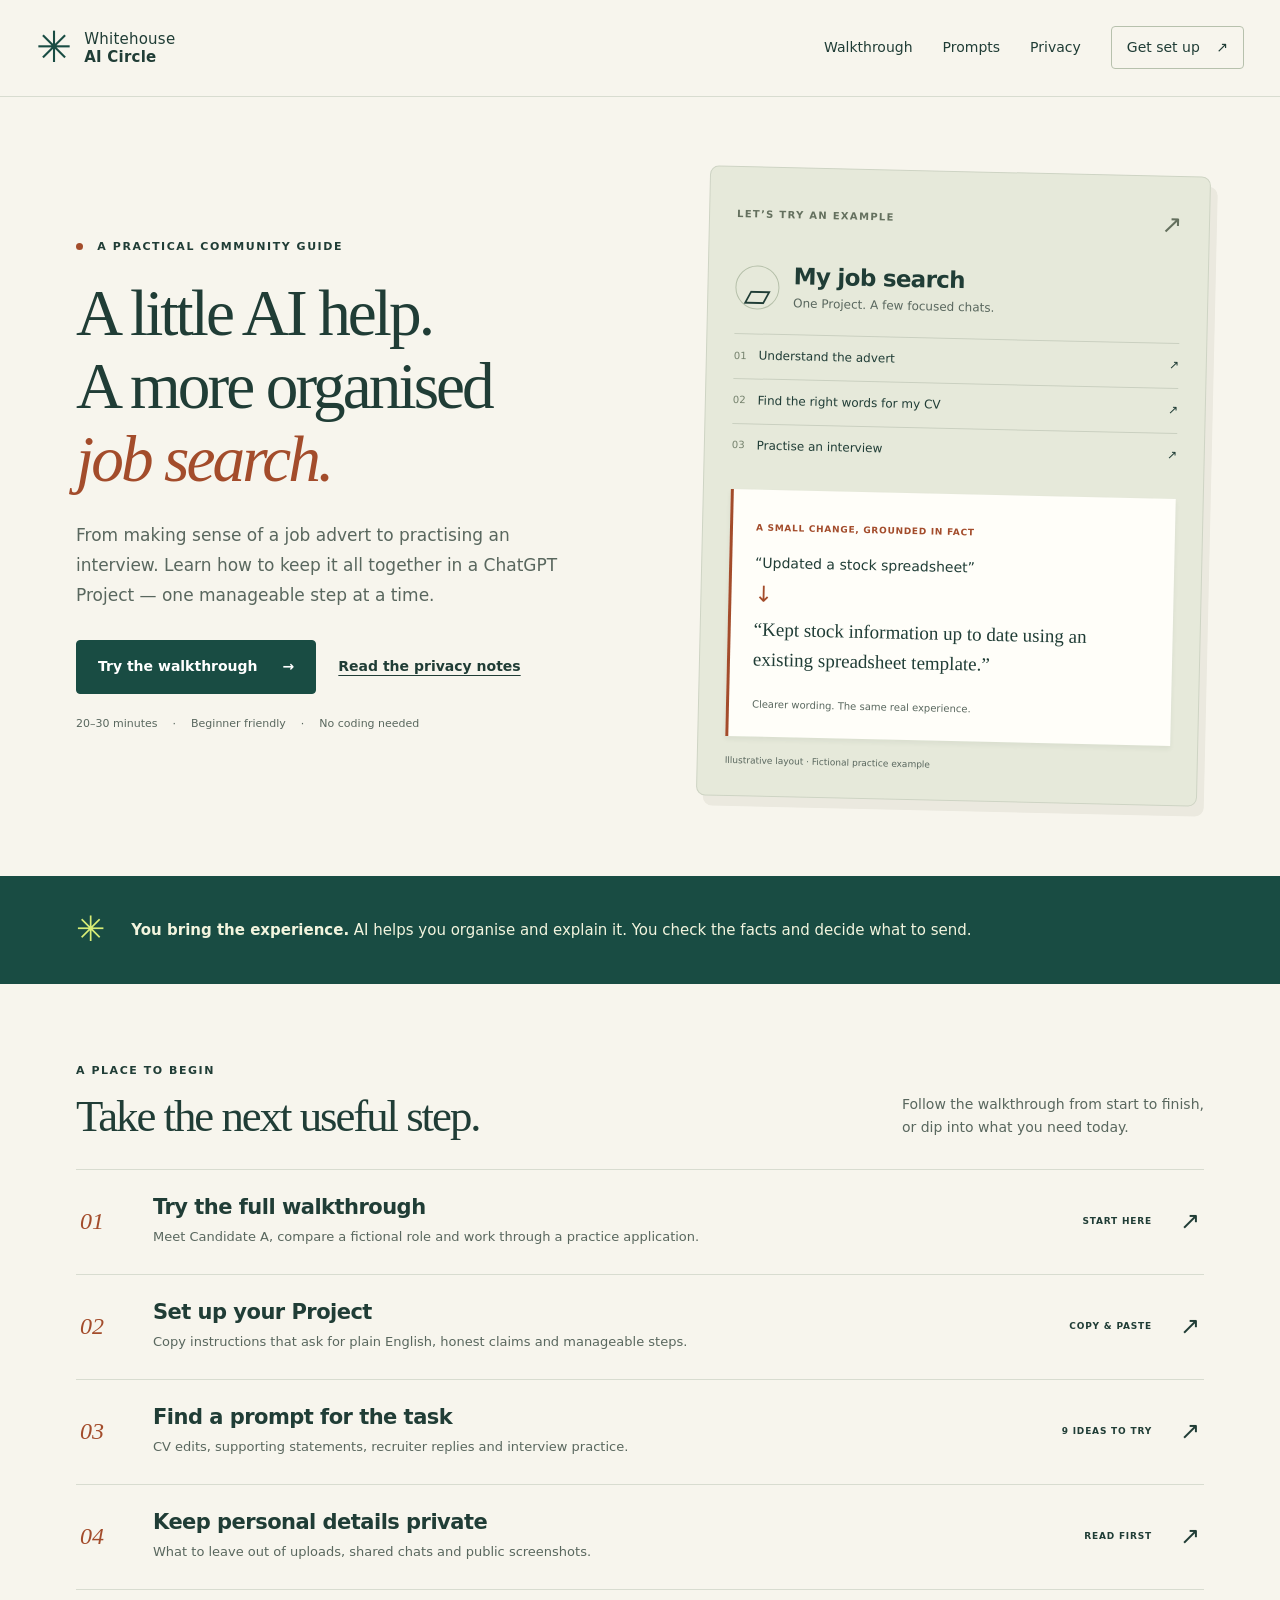
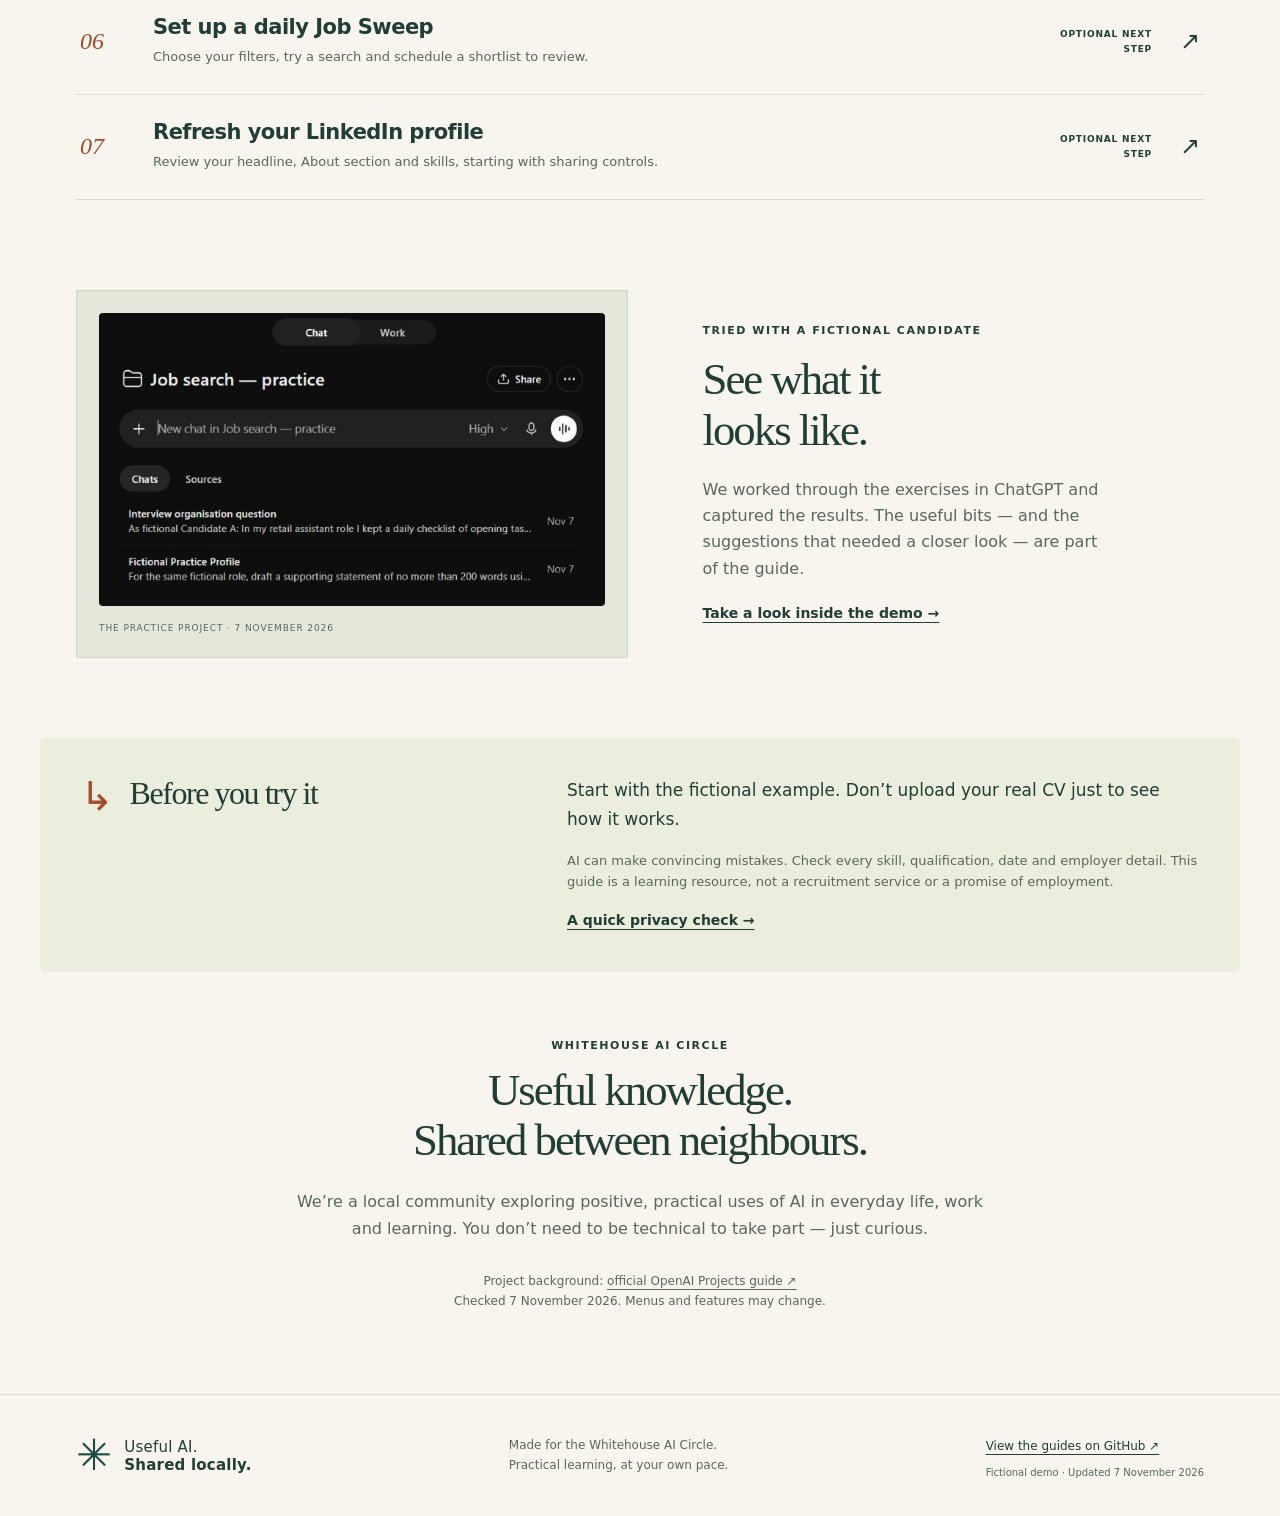
==== commit 3f2ecac2: "Publish optional LinkedIn profile refresh guide" ====
--- a/index.html
+++ b/index.html
@@ -8,9 +8,10 @@
 <section class="guides-section wrap" id="guides"><div class="section-heading"><div><p class="eyebrow">A PLACE TO BEGIN</p><h2>Take the next useful step.</h2></div><p>Follow the walkthrough from start to finish,<br>or dip into what you need today.</p></div><div class="guide-list">
 <a class="guide-row" href="walkthrough.html"><span class="guide-number">01</span><div><h3>Try the full walkthrough</h3><p>Meet Candidate A, compare a fictional role and work through a practice application.</p></div><span class="guide-type">START HERE</span><span class="guide-arrow" aria-hidden="true">↗</span></a>
 <a class="guide-row" href="instructions.html"><span class="guide-number">02</span><div><h3>Set up your Project</h3><p>Copy instructions that ask for plain English, honest claims and manageable steps.</p></div><span class="guide-type">COPY & PASTE</span><span class="guide-arrow" aria-hidden="true">↗</span></a>
-<a class="guide-row" href="prompts.html"><span class="guide-number">03</span><div><h3>Find a prompt for the task</h3><p>CV edits, supporting statements, recruiter replies and interview practice.</p></div><span class="guide-type">8 IDEAS TO TRY</span><span class="guide-arrow" aria-hidden="true">↗</span></a>
+<a class="guide-row" href="prompts.html"><span class="guide-number">03</span><div><h3>Find a prompt for the task</h3><p>CV edits, supporting statements, recruiter replies and interview practice.</p></div><span class="guide-type">9 IDEAS TO TRY</span><span class="guide-arrow" aria-hidden="true">↗</span></a>
 <a class="guide-row" href="privacy.html"><span class="guide-number">04</span><div><h3>Keep personal details private</h3><p>What to leave out of uploads, shared chats and public screenshots.</p></div><span class="guide-type">READ FIRST</span><span class="guide-arrow" aria-hidden="true">↗</span></a>
 <a class="guide-row" href="job-sweep.html"><span class="guide-number">06</span><div><h3>Set up a daily Job Sweep</h3><p>Choose your filters, try a search and schedule a shortlist to review.</p></div><span class="guide-type">OPTIONAL NEXT STEP</span><span class="guide-arrow" aria-hidden="true">↗</span></a>
+<a class="guide-row" href="linkedin.html"><span class="guide-number">07</span><div><h3>Refresh your LinkedIn profile</h3><p>Review your headline, About section and skills, starting with sharing controls.</p></div><span class="guide-type">OPTIONAL NEXT STEP</span><span class="guide-arrow" aria-hidden="true">&#8599;</span></a>
 </div></section>
 <section class="inside-section wrap"><div class="inside-image"><img src="images/screenshots/01-project-overview.jpg" alt="A fictional practice Project with separate profile and interview chats" width="690" height="400" loading="lazy"><span>THE PRACTICE PROJECT · 7 NOVEMBER 2026</span></div><div class="inside-copy"><p class="eyebrow">TRIED WITH A FICTIONAL CANDIDATE</p><h2>See what it<br>looks like.</h2><p>We worked through the exercises in ChatGPT and captured the results. The useful bits — and the suggestions that needed a closer look — are part of the guide.</p><a class="text-link" href="screenshots.html">Take a look inside the demo →</a></div></section>
 <section class="before-section wrap"><div class="before-label"><span aria-hidden="true">↳</span><h2>Before you try it</h2></div><div><p>Start with the fictional example. Don’t upload your real CV just to see how it works.</p><p class="small">AI can make convincing mistakes. Check every skill, qualification, date and employer detail. This guide is a learning resource, not a recruitment service or a promise of employment.</p><a href="privacy.html">A quick privacy check →</a></div></section>
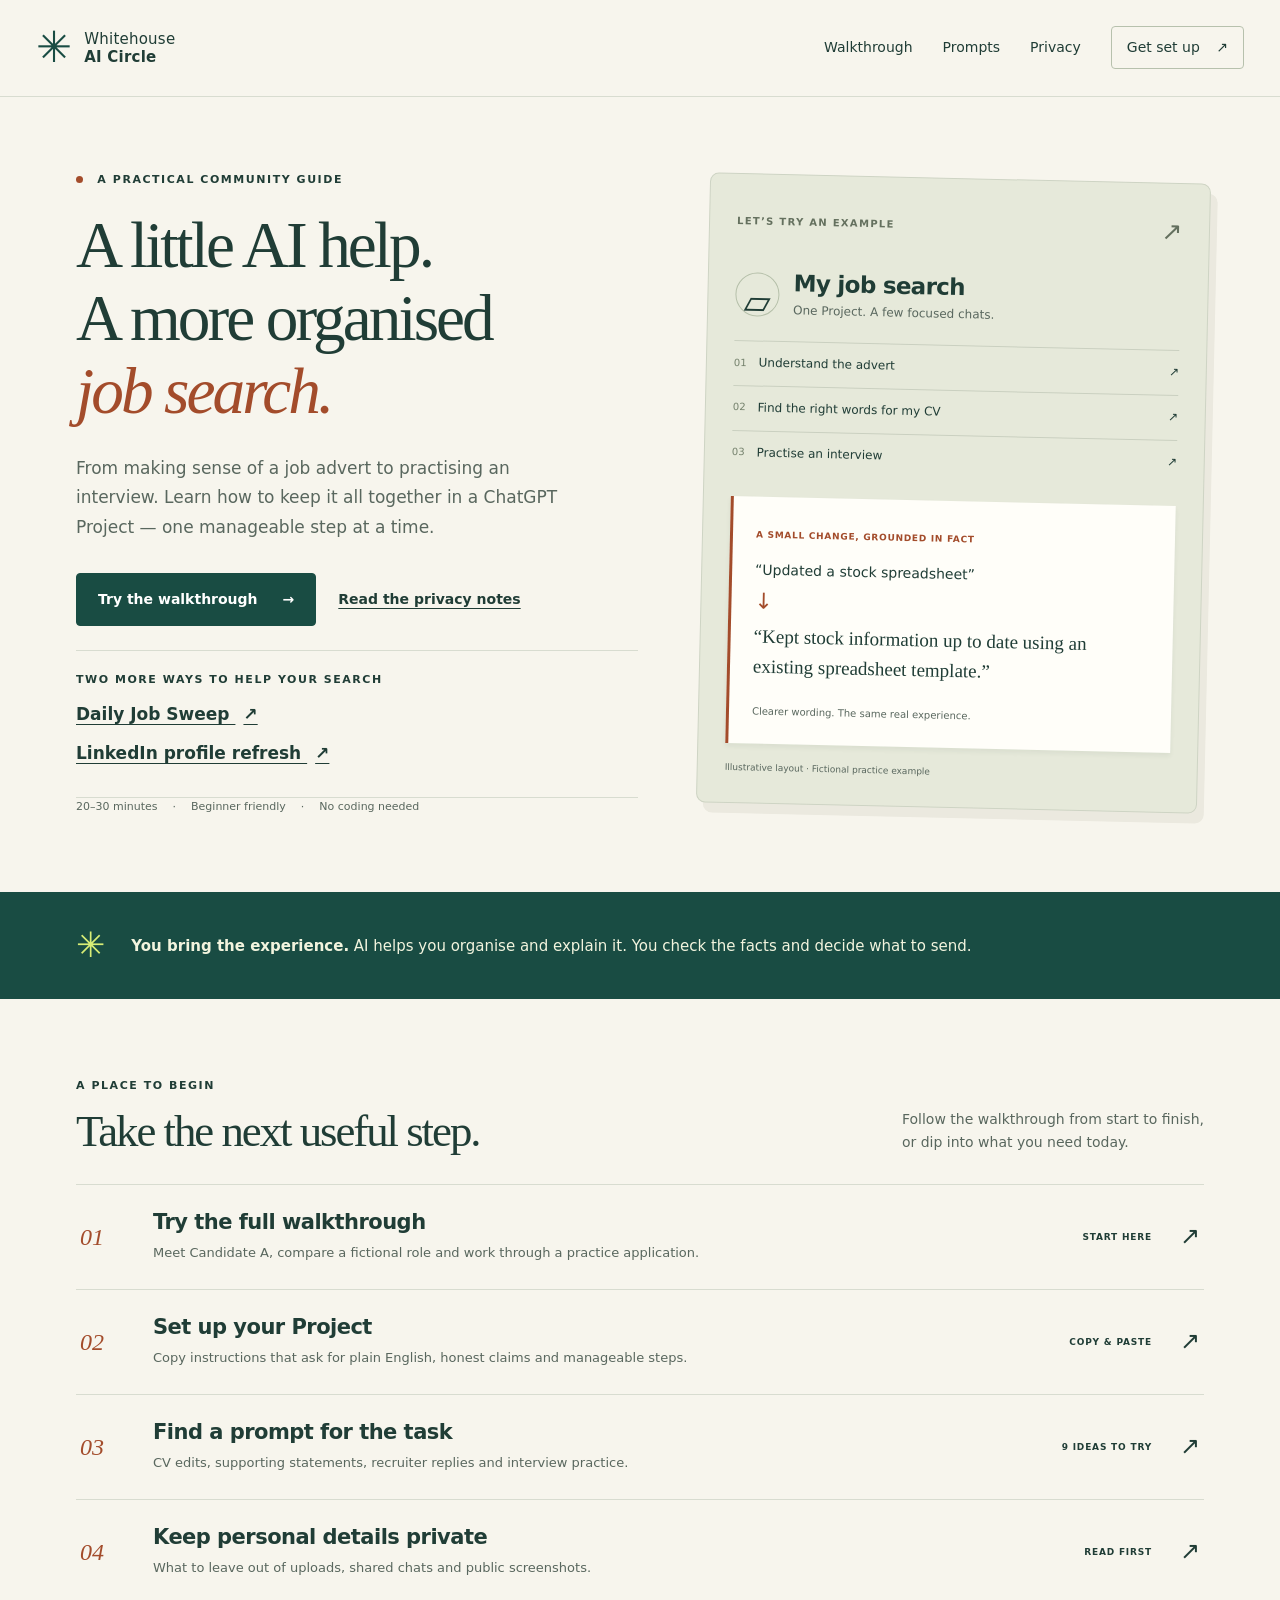
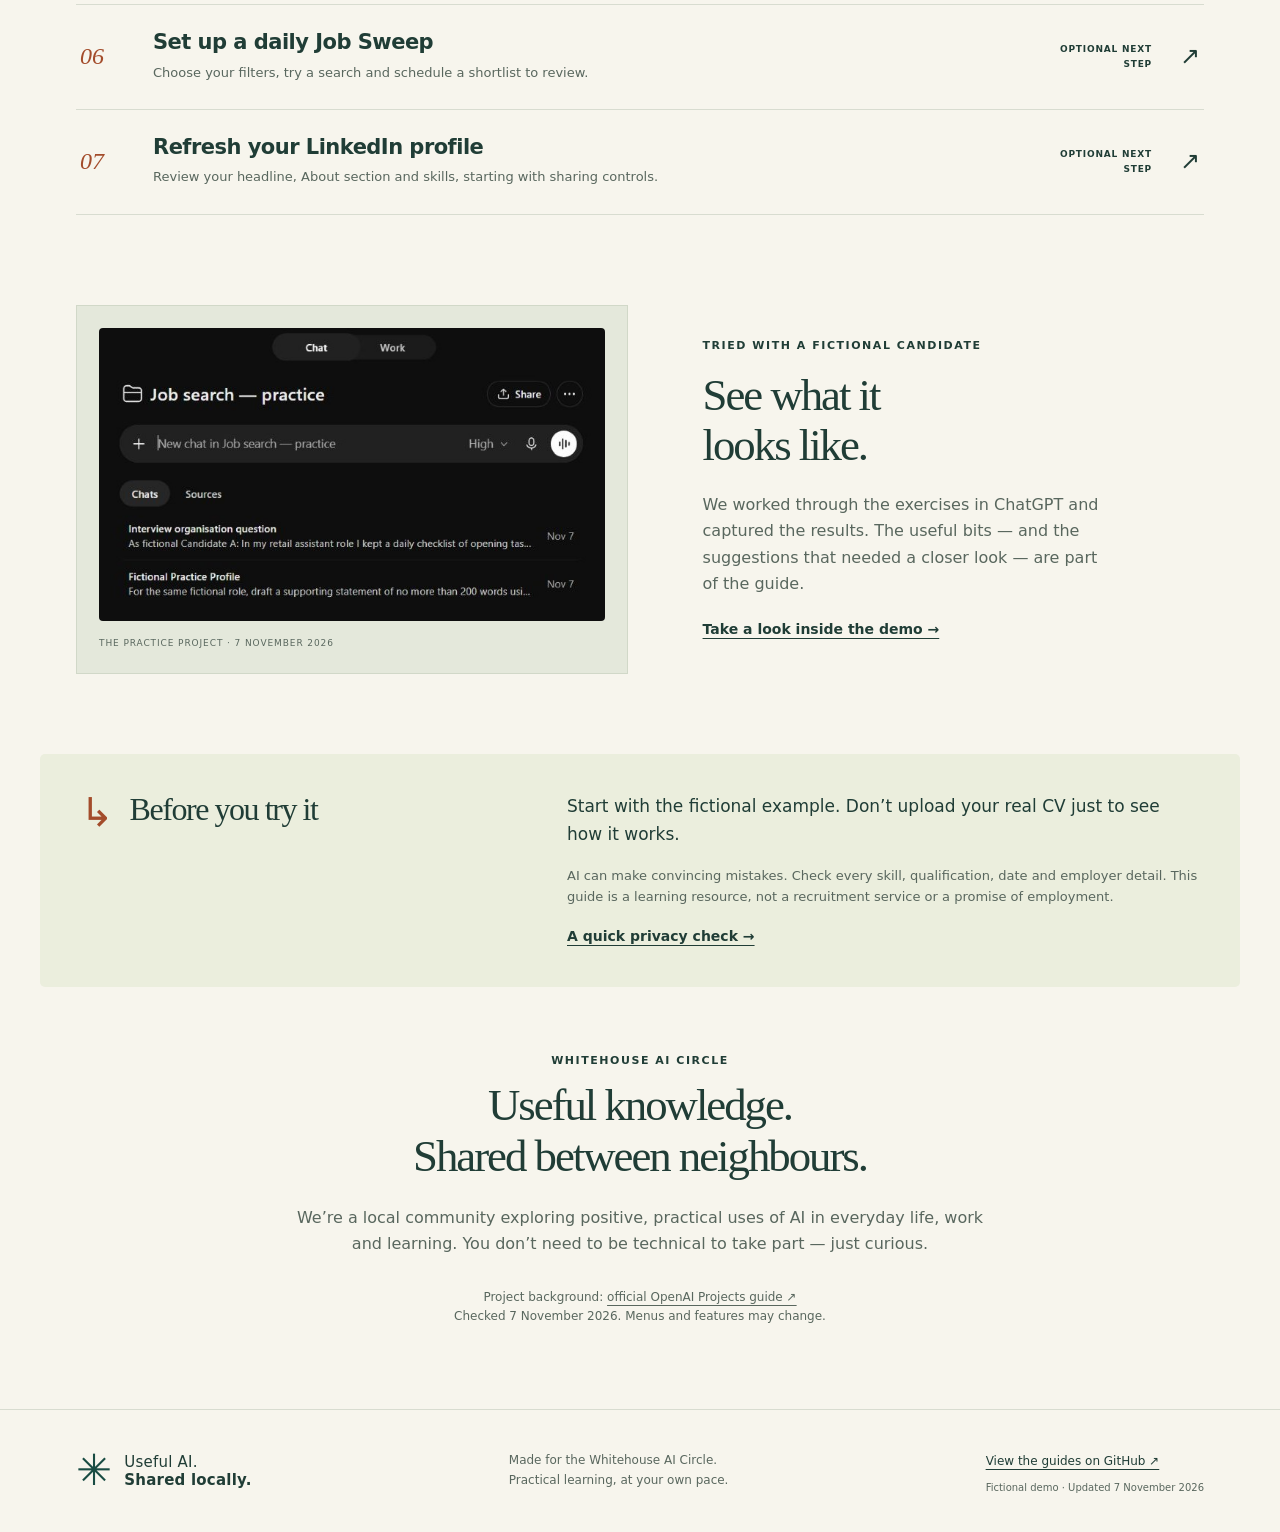
==== commit 0df0e18c: "Highlight Job Sweep and LinkedIn guide links" ====
--- a/index.html
+++ b/index.html
@@ -3,7 +3,7 @@
 <title>A more organised job search · Whitehouse AI Circle</title><meta name="description" content="A friendly, practical guide to organising a job search with ChatGPT Projects. Fictional examples, copyable prompts and privacy advice from Whitehouse AI Circle.">
 <meta name="theme-color" content="#194c43"><link rel="icon" href="favicon.svg" type="image/svg+xml"><link rel="stylesheet" href="styles.css"><script src="site.js" defer></script></head>
 <body><a class="skip" href="#main">Skip to content</a><header class="header"><div class="header-inner"><a class="brand" href="index.html"><span class="brand-mark" aria-hidden="true">✳</span><span>Whitehouse<br><b>AI Circle</b></span></a><nav aria-label="Main navigation"><a href="walkthrough.html" >Walkthrough</a><a href="prompts.html" >Prompts</a><a href="privacy.html" >Privacy</a><a class="nav-start" href="instructions.html">Get set up <span aria-hidden="true">↗</span></a></nav></div></header>
-<main id="main"><section class="hero wrap"><div class="hero-copy"><p class="eyebrow"><span class="tiny-dot"></span> A PRACTICAL COMMUNITY GUIDE</p><h1>A little AI help.<br>A more organised<br><em>job search.</em></h1><p class="hero-description">From making sense of a job advert to practising an interview. Learn how to keep it all together in a ChatGPT Project — one manageable step at a time.</p><div class="hero-actions"><a class="button" href="walkthrough.html">Try the walkthrough <span aria-hidden="true">→</span></a><a class="text-link" href="privacy.html">Read the privacy notes</a></div><div class="hero-meta"><span>20–30 minutes</span><span>Beginner friendly</span><span>No coding needed</span></div></div><div class="demo-board"><div class="board-top"><span class="paper-label">LET’S TRY AN EXAMPLE</span><span aria-hidden="true">↗</span></div><div class="board-title"><span class="folder-icon" aria-hidden="true">▱</span><div><h2>My job search</h2><p>One Project. A few focused chats.</p></div></div><div class="board-rows"><div><span class="row-symbol">01</span><span>Understand the advert</span><span aria-hidden="true">↗</span></div><div><span class="row-symbol">02</span><span>Find the right words for my CV</span><span aria-hidden="true">↗</span></div><div><span class="row-symbol">03</span><span>Practise an interview</span><span aria-hidden="true">↗</span></div></div><div class="example-note"><span class="note-label">A SMALL CHANGE, GROUNDED IN FACT</span><p>“Updated a stock spreadsheet”</p><span class="note-arrow" aria-hidden="true">↓</span><p class="improved">“Kept stock information up to date using an existing spreadsheet template.”</p><small>Clearer wording. The same real experience.</small></div><span class="board-caption">Illustrative layout · Fictional practice example</span></div></section>
+<main id="main"><section class="hero wrap"><div class="hero-copy"><p class="eyebrow"><span class="tiny-dot"></span> A PRACTICAL COMMUNITY GUIDE</p><h1>A little AI help.<br>A more organised<br><em>job search.</em></h1><p class="hero-description">From making sense of a job advert to practising an interview. Learn how to keep it all together in a ChatGPT Project — one manageable step at a time.</p><div class="hero-actions"><a class="button" href="walkthrough.html">Try the walkthrough <span aria-hidden="true">→</span></a><a class="text-link" href="privacy.html">Read the privacy notes</a></div><div class="quick-links" aria-label="Optional job-search guides"><p class="eyebrow">TWO MORE WAYS TO HELP YOUR SEARCH</p><a href="job-sweep.html">Daily Job Sweep <span aria-hidden="true">&#8599;</span></a><a href="linkedin.html">LinkedIn profile refresh <span aria-hidden="true">&#8599;</span></a></div><div class="hero-meta"><span>20–30 minutes</span><span>Beginner friendly</span><span>No coding needed</span></div></div><div class="demo-board"><div class="board-top"><span class="paper-label">LET’S TRY AN EXAMPLE</span><span aria-hidden="true">↗</span></div><div class="board-title"><span class="folder-icon" aria-hidden="true">▱</span><div><h2>My job search</h2><p>One Project. A few focused chats.</p></div></div><div class="board-rows"><div><span class="row-symbol">01</span><span>Understand the advert</span><span aria-hidden="true">↗</span></div><div><span class="row-symbol">02</span><span>Find the right words for my CV</span><span aria-hidden="true">↗</span></div><div><span class="row-symbol">03</span><span>Practise an interview</span><span aria-hidden="true">↗</span></div></div><div class="example-note"><span class="note-label">A SMALL CHANGE, GROUNDED IN FACT</span><p>“Updated a stock spreadsheet”</p><span class="note-arrow" aria-hidden="true">↓</span><p class="improved">“Kept stock information up to date using an existing spreadsheet template.”</p><small>Clearer wording. The same real experience.</small></div><span class="board-caption">Illustrative layout · Fictional practice example</span></div></section>
 <section class="principle-strip"><div class="wrap"><span class="strip-symbol" aria-hidden="true">✳</span><p><strong>You bring the experience.</strong> AI helps you organise and explain it. You check the facts and decide what to send.</p></div></section>
 <section class="guides-section wrap" id="guides"><div class="section-heading"><div><p class="eyebrow">A PLACE TO BEGIN</p><h2>Take the next useful step.</h2></div><p>Follow the walkthrough from start to finish,<br>or dip into what you need today.</p></div><div class="guide-list">
 <a class="guide-row" href="walkthrough.html"><span class="guide-number">01</span><div><h3>Try the full walkthrough</h3><p>Meet Candidate A, compare a fictional role and work through a practice application.</p></div><span class="guide-type">START HERE</span><span class="guide-arrow" aria-hidden="true">↗</span></a>
--- a/styles.css
+++ b/styles.css
@@ -1,4 +1,6 @@
-:root{--paper:#f7f5ed;--ink:#203d36;--green:#194c43;--muted:#59675e;--line:#d8dcd0;--accent:#d8ed76;--orange:#a34c2b;--white:#fffef9}*{box-sizing:border-box}html{scroll-behavior:smooth;scroll-padding-top:110px}body{margin:0;background:var(--paper);color:var(--ink);font:17px/1.65 system-ui,-apple-system,BlinkMacSystemFont,"Segoe UI",sans-serif}a{color:inherit;text-underline-offset:4px}a:hover{color:var(--orange)}button,a{ -webkit-tap-highlight-color:transparent}a:focus-visible,button:focus-visible,summary:focus-visible{outline:3px solid var(--orange);outline-offset:5px}h1,h2,h3,p{margin-top:0}h1,h2,h3{line-height:1.12;font-weight:500;letter-spacing:-.045em}h1,h2{font-family:Georgia,"Times New Roman",serif}h1{font-size:clamp(44px,5.1vw,74px)}h2{font-size:clamp(32px,3.5vw,48px)}h3{letter-spacing:-.025em}.wrap{max-width:1200px;margin:auto;padding-left:36px;padding-right:36px}.header{border-bottom:1px solid var(--line);position:sticky;top:0;background:rgba(247,245,237,.97);z-index:10}.header-inner{max-width:1280px;margin:auto;padding:22px 36px;display:flex;align-items:center;justify-content:space-between;gap:20px}.brand{display:flex;align-items:center;gap:12px;text-decoration:none;font-size:15px;line-height:1.2;letter-spacing:.015em}.brand-mark{font-size:43px;color:var(--green);font-family:Georgia,serif}.header nav{display:flex;align-items:center;gap:30px;font-size:14px}.header nav a{text-decoration:none}.header nav a[aria-current]{text-decoration:underline}.nav-start{border:1px solid #b7c1ad;border-radius:4px;padding:9px 15px}.nav-start span{margin-left:12px}.eyebrow{font-size:11px;font-weight:700;letter-spacing:.14em;line-height:1.6}.hero{padding-top:74px;padding-bottom:76px;display:grid;grid-template-columns:1.12fr 1fr;gap:65px;align-items:center}.tiny-dot{display:inline-block;background:var(--orange);width:7px;height:7px;border-radius:50%;margin-right:9px}.hero h1{margin:21px 0 25px}.hero em{font-weight:400;color:var(--orange)}.hero-description{max-width:490px;font-size:17px;color:var(--muted);line-height:1.75}.hero-actions{display:flex;align-items:center;gap:22px;margin:30px 0 21px;flex-wrap:wrap}.button{display:inline-flex;align-items:center;gap:25px;padding:14px 21px;background:var(--green);color:white;border:1px solid var(--green);border-radius:4px;text-decoration:none;font-size:14px;font-weight:600}.button:hover{background:#103b33;color:white}.text-link{font-size:14px;font-weight:600}.hero-meta{display:flex;gap:15px;font-size:11px;color:var(--muted);flex-wrap:wrap}.hero-meta span+span:before{content:'·';margin-right:15px}.demo-board{background:#e6e9da;border:1px solid #ced4c4;border-radius:9px;padding:27px;transform:rotate(1.3deg);box-shadow:7px 10px 0 #ebe9df}.board-top{display:flex;justify-content:space-between;align-items:center;color:#64705e;font-size:25px}.paper-label{font-size:10px;letter-spacing:.13em;font-weight:700}.board-title{display:flex;gap:14px;align-items:center;margin:26px 0 20px}.folder-icon{display:grid;place-items:center;width:44px;height:44px;border:1px solid #b6c0aa;border-radius:50%;font-size:35px}.board-title h2{font:600 23px/1.3 system-ui;letter-spacing:-.03em;margin:0}.board-title p{font-size:12px;color:var(--muted);margin:2px 0 0}.board-rows>div{display:flex;align-items:center;gap:12px;border-top:1px solid #cad0c0;padding:12px 0;font-size:12px}.board-rows>div>span:last-child{margin-left:auto}.row-symbol{font-size:10px;color:#74816c}.example-note{background:var(--white);padding:21px 23px;margin-top:22px;box-shadow:0 3px 5px #233c3510;border-left:3px solid var(--orange)}.note-label{font-size:9px;font-weight:700;letter-spacing:.08em;color:var(--orange)}.example-note p{font-size:14px;margin:13px 0 2px;line-height:1.6}.example-note .improved{font-family:Georgia,serif;font-size:19px;margin:2px 0 12px}.example-note small{color:var(--muted);font-size:10px}.note-arrow{font-size:22px;color:var(--orange)}.board-caption{display:block;font-size:9px;color:var(--muted);margin-top:17px}.principle-strip{background:var(--green);color:#f2f4de}.principle-strip>.wrap{display:flex;align-items:center;gap:26px;padding-top:25px;padding-bottom:25px}.strip-symbol{font-size:35px;color:var(--accent)}.principle-strip p{margin:0;font-size:15px;line-height:1.6}.principle-strip strong{font-weight:650}.guides-section{padding-top:78px;padding-bottom:65px}.section-heading{display:flex;justify-content:space-between;gap:35px;align-items:end;margin-bottom:28px}.section-heading h2{margin-bottom:0}.section-heading>p{font-size:14px;color:var(--muted);margin-bottom:2px}.guide-row{display:grid;grid-template-columns:55px 1fr 120px 30px;align-items:center;gap:18px;padding:26px 4px;border-top:1px solid var(--line);text-decoration:none;transition:background .15s}.guide-row:last-child{border-bottom:1px solid var(--line)}.guide-row:hover{background:#eef0e3;color:var(--ink)}.guide-number{color:var(--orange);font:italic 24px Georgia,serif}.guide-row h3{font-size:21px;font-weight:550;margin:0 0 7px}.guide-row p{font-size:13px;color:var(--muted);margin:0}.guide-type{font-size:9px;font-weight:700;letter-spacing:.09em;text-align:right}.guide-arrow{font-size:24px;text-align:right}.inside-section{display:grid;grid-template-columns:1.1fr 1fr;gap:75px;padding-top:25px;padding-bottom:80px;align-items:center}.inside-image{background:#e4e8db;padding:22px;border:1px solid #d1d8c8}.inside-image img{width:100%;height:auto;display:block;border-radius:4px}.inside-image span{font-size:9px;letter-spacing:.1em;display:block;margin-top:15px;color:var(--muted)}.inside-copy h2{margin:15px 0 22px}.inside-copy p:not(.eyebrow){font-size:16px;color:var(--muted);max-width:400px}.before-section{background:#ebeedd;display:grid;grid-template-columns:1fr 1.5fr;gap:65px;padding:38px 40px;margin-bottom:65px;border-radius:5px}.before-label{display:flex;gap:16px}.before-label>span{font-size:40px;color:var(--orange);line-height:1}.before-label h2{font-size:32px;margin:0}.before-section p{font-size:17px}.before-section .small{font-size:13px;color:var(--muted)}.before-section a{font-size:14px;font-weight:600}.about-section{padding-bottom:70px;max-width:790px;text-align:center}.about-section h2{margin-bottom:24px}.about-section>p:not(.eyebrow){color:var(--muted);font-size:16px}.about-section .small{font-size:12px!important;margin-top:30px}footer{border-top:1px solid var(--line)}.footer-inner{display:flex;justify-content:space-between;align-items:center;gap:30px;max-width:1200px;margin:auto;padding:35px 36px}.footer-inner p{font-size:12px;color:var(--muted);margin:0}.footer-inner>div>a{font-size:12px}.footer-inner .small{font-size:10px;margin-top:7px}.article-intro{padding-top:45px;padding-bottom:35px}.back{display:inline-block;font-size:12px;margin-bottom:38px}.article-intro h1{font-size:clamp(40px,5vw,65px);margin:14px 0}.intro{font-size:19px;color:var(--muted)}.article-layout{display:grid;grid-template-columns:230px minmax(0,1fr);gap:65px;padding-bottom:70px}.contents{align-self:start;position:sticky;top:125px;font-size:12px}.contents nav{display:flex;flex-direction:column;gap:12px;border-left:1px solid var(--line);padding-left:18px}.contents nav a{text-decoration:none;line-height:1.5}.source-link{display:block;margin-top:25px;font-size:11px;color:var(--muted)}.prose{min-width:0;max-width:800px;font-size:16px}.prose h2{font-size:32px;line-height:1.2;letter-spacing:-.035em;margin:45px 0 20px;padding-top:15px;border-top:1px solid var(--line)}.prose h2:first-child{margin-top:0}.prose h3{font-size:22px;line-height:1.35;margin:30px 0 15px}.prose p{margin-bottom:20px}.prose ul,.prose ol{padding-left:24px;margin-bottom:25px}.prose li{margin-bottom:9px}.prose img{max-width:100%;height:auto;display:block;border:1px solid var(--line);border-radius:5px;margin:26px 0 10px}.prose img[src*="02-project"]{max-width:min(380px,100%);margin-left:auto;margin-right:auto}.prose p:has(>em:only-child){font-size:12px;line-height:1.6;color:var(--muted)}.prose blockquote{margin:25px 0;padding:40px 24px 20px;border-left:3px solid var(--green);background:#e9eddf;position:relative}.prose blockquote p{margin-bottom:0}.prose pre{background:#e9eddf;padding:50px 24px 24px;white-space:pre-wrap;overflow-wrap:anywhere;border:1px solid #d4ddc9;border-radius:5px;position:relative;font-size:13px;line-height:1.8}.prose code{font-family:Consolas,monospace}.copy-button{position:absolute;right:10px;top:9px;font:600 11px system-ui;border:1px solid #b8c4aa;background:var(--white);color:var(--green);padding:6px 11px;border-radius:4px;cursor:pointer}.copy-button:hover{background:var(--accent)}.copy-fallback{display:block;width:100%;min-height:150px;margin:15px 0;font:13px/1.5 monospace;padding:12px;border:1px solid var(--green)}.prose table{border-collapse:collapse;font-size:13px;width:100%;display:block;overflow-x:auto;margin:25px 0}.prose td,.prose th{padding:12px;border-bottom:1px solid var(--line);text-align:left;vertical-align:top}.prose th{background:#e9eddf}.article-end{margin-top:55px;padding-top:25px;border-top:1px solid var(--line);display:flex;justify-content:space-between;gap:20px;flex-wrap:wrap;font-size:13px}.skip{position:fixed;top:-100px;left:15px;background:var(--green);color:white;padding:12px 20px;z-index:30}.skip:focus{top:10px}.sr-only{position:absolute;width:1px;height:1px;margin:-1px;padding:0;clip:rect(0,0,0,0);overflow:hidden;white-space:nowrap;border:0}
-@media(max-width:950px){.hero{gap:35px}.hero h1{font-size:53px}.hero-actions{gap:15px}.demo-board{padding:20px}.article-layout{grid-template-columns:190px minmax(0,1fr);gap:35px}.inside-section{gap:40px}.section-heading>p br{display:none}.before-section{margin-left:25px;margin-right:25px}.guide-row{grid-template-columns:40px 1fr 100px 25px}.footer-inner{flex-wrap:wrap}}
-@media(max-width:700px){body{font-size:16px}.wrap{padding-left:22px;padding-right:22px}.header-inner{padding:15px 20px;gap:12px}.brand{font-size:12px;gap:8px}.brand-mark{font-size:32px}.header nav{gap:17px;font-size:12px}.nav-start{display:none}.hero{display:block;padding-top:39px;padding-bottom:45px}.hero h1{font-size:51px;line-height:1.04;margin:22px 0}.hero-description{font-size:16px;line-height:1.75}.hero-actions{margin:24px 0 20px}.hero-meta{font-size:10px;gap:9px}.hero-meta span+span:before{margin-right:9px}.demo-board{transform:none;margin:40px 4px 0;padding:22px;box-shadow:5px 6px 0 #ebe9df}.board-title{margin:20px 0}.example-note .improved{font-size:21px}.principle-strip>.wrap{padding-top:22px;padding-bottom:22px;gap:17px}.principle-strip p{font-size:13px}.strip-symbol{font-size:29px}.guides-section{padding-top:45px;padding-bottom:40px}.section-heading{display:block;margin-bottom:25px}.section-heading h2{font-size:35px}.section-heading>p{margin-top:18px;font-size:13px}.guide-row{grid-template-columns:30px minmax(0,1fr) 22px;gap:11px;padding:23px 0}.guide-type{display:none}.guide-row h3{font-size:19px;margin-bottom:8px}.guide-row p{font-size:12px;line-height:1.6}.guide-number{font-size:21px}.inside-section{display:flex;flex-direction:column;gap:27px;padding-top:10px;padding-bottom:45px}.inside-copy{width:100%}.inside-copy h2 br{display:none}.inside-copy h2{font-size:36px}.inside-image{padding:14px;width:100%}.before-section{display:block;padding:27px 23px;margin:0 20px 45px}.before-label{margin-bottom:22px}.before-label h2{font-size:30px}.before-section p{font-size:16px}.about-section{padding-bottom:40px}.about-section h2{font-size:35px}.footer-inner{padding:27px 22px;display:grid;grid-template-columns:1fr;gap:23px}.article-intro{padding-top:25px;padding-bottom:10px}.article-intro h1{font-size:44px}.back{margin-bottom:25px}.intro{font-size:17px}.article-layout{display:block;padding-bottom:40px}.contents{position:static;margin:15px 0 35px;padding:20px;background:#ecefe3;border-radius:4px}.contents nav{gap:11px}.contents .eyebrow{margin-bottom:13px}.prose{font-size:15px}.prose h2{font-size:29px;margin-top:35px}.prose pre{padding-left:16px;padding-right:16px;font-size:12px}.prose blockquote{padding-left:18px;padding-right:18px}.prose table{font-size:12px}.prose td,.prose th{padding:9px}.article-end{display:block}.article-end a{display:block;margin-top:10px}}
-@media(prefers-reduced-motion:reduce){html{scroll-behavior:auto}*{transition:none!important}}@media print{.header,.contents,footer,.copy-button{display:none}.article-layout{display:block}.prose{max-width:none}.prose pre{padding:15px}.wrap{padding:0}body{background:white;color:black}.prose img{max-height:500px;width:auto;max-width:100%}a{text-decoration:underline}}
+:root{--paper:#f7f5ed;--ink:#203d36;--green:#194c43;--muted:#59675e;--line:#d8dcd0;--accent:#d8ed76;--orange:#a34c2b;--white:#fffef9}*{box-sizing:border-box}html{scroll-behavior:smooth;scroll-padding-top:110px}body{margin:0;background:var(--paper);color:var(--ink);font:17px/1.65 system-ui,-apple-system,BlinkMacSystemFont,"Segoe UI",sans-serif}a{color:inherit;text-underline-offset:4px}a:hover{color:var(--orange)}button,a{ -webkit-tap-highlight-color:transparent}a:focus-visible,button:focus-visible,summary:focus-visible{outline:3px solid var(--orange);outline-offset:5px}h1,h2,h3,p{margin-top:0}h1,h2,h3{line-height:1.12;font-weight:500;letter-spacing:-.045em}h1,h2{font-family:Georgia,"Times New Roman",serif}h1{font-size:clamp(44px,5.1vw,74px)}h2{font-size:clamp(32px,3.5vw,48px)}h3{letter-spacing:-.025em}.wrap{max-width:1200px;margin:auto;padding-left:36px;padding-right:36px}.header{border-bottom:1px solid var(--line);position:sticky;top:0;background:rgba(247,245,237,.97);z-index:10}.header-inner{max-width:1280px;margin:auto;padding:22px 36px;display:flex;align-items:center;justify-content:space-between;gap:20px}.brand{display:flex;align-items:center;gap:12px;text-decoration:none;font-size:15px;line-height:1.2;letter-spacing:.015em}.brand-mark{font-size:43px;color:var(--green);font-family:Georgia,serif}.header nav{display:flex;align-items:center;gap:30px;font-size:14px}.header nav a{text-decoration:none}.header nav a[aria-current]{text-decoration:underline}.nav-start{border:1px solid #b7c1ad;border-radius:4px;padding:9px 15px}.nav-start span{margin-left:12px}.eyebrow{font-size:11px;font-weight:700;letter-spacing:.14em;line-height:1.6}.hero{padding-top:74px;padding-bottom:76px;display:grid;grid-template-columns:1.12fr 1fr;gap:65px;align-items:center}.tiny-dot{display:inline-block;background:var(--orange);width:7px;height:7px;border-radius:50%;margin-right:9px}.hero h1{margin:21px 0 25px}.hero em{font-weight:400;color:var(--orange)}.hero-description{max-width:490px;font-size:17px;color:var(--muted);line-height:1.75}.hero-actions{display:flex;align-items:center;gap:22px;margin:30px 0 21px;flex-wrap:wrap}.button{display:inline-flex;align-items:center;gap:25px;padding:14px 21px;background:var(--green);color:white;border:1px solid var(--green);border-radius:4px;text-decoration:none;font-size:14px;font-weight:600}.button:hover{background:#103b33;color:white}.text-link{font-size:14px;font-weight:600}.hero-meta{display:flex;gap:15px;font-size:11px;color:var(--muted);flex-wrap:wrap}.hero-meta span+span:before{content:'·';margin-right:15px}.demo-board{background:#e6e9da;border:1px solid #ced4c4;border-radius:9px;padding:27px;transform:rotate(1.3deg);box-shadow:7px 10px 0 #ebe9df}.board-top{display:flex;justify-content:space-between;align-items:center;color:#64705e;font-size:25px}.paper-label{font-size:10px;letter-spacing:.13em;font-weight:700}.board-title{display:flex;gap:14px;align-items:center;margin:26px 0 20px}.folder-icon{display:grid;place-items:center;width:44px;height:44px;border:1px solid #b6c0aa;border-radius:50%;font-size:35px}.board-title h2{font:600 23px/1.3 system-ui;letter-spacing:-.03em;margin:0}.board-title p{font-size:12px;color:var(--muted);margin:2px 0 0}.board-rows>div{display:flex;align-items:center;gap:12px;border-top:1px solid #cad0c0;padding:12px 0;font-size:12px}.board-rows>div>span:last-child{margin-left:auto}.row-symbol{font-size:10px;color:#74816c}.example-note{background:var(--white);padding:21px 23px;margin-top:22px;box-shadow:0 3px 5px #233c3510;border-left:3px solid var(--orange)}.note-label{font-size:9px;font-weight:700;letter-spacing:.08em;color:var(--orange)}.example-note p{font-size:14px;margin:13px 0 2px;line-height:1.6}.example-note .improved{font-family:Georgia,serif;font-size:19px;margin:2px 0 12px}.example-note small{color:var(--muted);font-size:10px}.note-arrow{font-size:22px;color:var(--orange)}.board-caption{display:block;font-size:9px;color:var(--muted);margin-top:17px}.principle-strip{background:var(--green);color:#f2f4de}.principle-strip>.wrap{display:flex;align-items:center;gap:26px;padding-top:25px;padding-bottom:25px}.strip-symbol{font-size:35px;color:var(--accent)}.principle-strip p{margin:0;font-size:15px;line-height:1.6}.principle-strip strong{font-weight:650}.guides-section{padding-top:78px;padding-bottom:65px}.section-heading{display:flex;justify-content:space-between;gap:35px;align-items:end;margin-bottom:28px}.section-heading h2{margin-bottom:0}.section-heading>p{font-size:14px;color:var(--muted);margin-bottom:2px}.guide-row{display:grid;grid-template-columns:55px 1fr 120px 30px;align-items:center;gap:18px;padding:26px 4px;border-top:1px solid var(--line);text-decoration:none;transition:background .15s}.guide-row:last-child{border-bottom:1px solid var(--line)}.guide-row:hover{background:#eef0e3;color:var(--ink)}.guide-number{color:var(--orange);font:italic 24px Georgia,serif}.guide-row h3{font-size:21px;font-weight:550;margin:0 0 7px}.guide-row p{font-size:13px;color:var(--muted);margin:0}.guide-type{font-size:9px;font-weight:700;letter-spacing:.09em;text-align:right}.guide-arrow{font-size:24px;text-align:right}.inside-section{display:grid;grid-template-columns:1.1fr 1fr;gap:75px;padding-top:25px;padding-bottom:80px;align-items:center}.inside-image{background:#e4e8db;padding:22px;border:1px solid #d1d8c8}.inside-image img{width:100%;height:auto;display:block;border-radius:4px}.inside-image span{font-size:9px;letter-spacing:.1em;display:block;margin-top:15px;color:var(--muted)}.inside-copy h2{margin:15px 0 22px}.inside-copy p:not(.eyebrow){font-size:16px;color:var(--muted);max-width:400px}.before-section{background:#ebeedd;display:grid;grid-template-columns:1fr 1.5fr;gap:65px;padding:38px 40px;margin-bottom:65px;border-radius:5px}.before-label{display:flex;gap:16px}.before-label>span{font-size:40px;color:var(--orange);line-height:1}.before-label h2{font-size:32px;margin:0}.before-section p{font-size:17px}.before-section .small{font-size:13px;color:var(--muted)}.before-section a{font-size:14px;font-weight:600}.about-section{padding-bottom:70px;max-width:790px;text-align:center}.about-section h2{margin-bottom:24px}.about-section>p:not(.eyebrow){color:var(--muted);font-size:16px}.about-section .small{font-size:12px!important;margin-top:30px}footer{border-top:1px solid var(--line)}.footer-inner{display:flex;justify-content:space-between;align-items:center;gap:30px;max-width:1200px;margin:auto;padding:35px 36px}.footer-inner p{font-size:12px;color:var(--muted);margin:0}.footer-inner>div>a{font-size:12px}.footer-inner .small{font-size:10px;margin-top:7px}.article-intro{padding-top:45px;padding-bottom:35px}.back{display:inline-block;font-size:12px;margin-bottom:38px}.article-intro h1{font-size:clamp(40px,5vw,65px);margin:14px 0}.intro{font-size:19px;color:var(--muted)}.article-layout{display:grid;grid-template-columns:230px minmax(0,1fr);gap:65px;padding-bottom:70px}.contents{align-self:start;position:sticky;top:125px;font-size:12px}.contents nav{display:flex;flex-direction:column;gap:12px;border-left:1px solid var(--line);padding-left:18px}.contents nav a{text-decoration:none;line-height:1.5}.source-link{display:block;margin-top:25px;font-size:11px;color:var(--muted)}.prose{min-width:0;max-width:800px;font-size:16px}.prose h2{font-size:32px;line-height:1.2;letter-spacing:-.035em;margin:45px 0 20px;padding-top:15px;border-top:1px solid var(--line)}.prose h2:first-child{margin-top:0}.prose h3{font-size:22px;line-height:1.35;margin:30px 0 15px}.prose p{margin-bottom:20px}.prose ul,.prose ol{padding-left:24px;margin-bottom:25px}.prose li{margin-bottom:9px}.prose img{max-width:100%;height:auto;display:block;border:1px solid var(--line);border-radius:5px;margin:26px 0 10px}.prose img[src*="02-project"]{max-width:min(380px,100%);margin-left:auto;margin-right:auto}.prose p:has(>em:only-child){font-size:12px;line-height:1.6;color:var(--muted)}.prose blockquote{margin:25px 0;padding:40px 24px 20px;border-left:3px solid var(--green);background:#e9eddf;position:relative}.prose blockquote p{margin-bottom:0}.prose pre{background:#e9eddf;padding:50px 24px 24px;white-space:pre-wrap;overflow-wrap:anywhere;border:1px solid #d4ddc9;border-radius:5px;position:relative;font-size:13px;line-height:1.8}.prose code{font-family:Consolas,monospace}.copy-button{position:absolute;right:10px;top:9px;font:600 11px system-ui;border:1px solid #b8c4aa;background:var(--white);color:var(--green);padding:6px 11px;border-radius:4px;cursor:pointer}.copy-button:hover{background:var(--accent)}.copy-fallback{display:block;width:100%;min-height:150px;margin:15px 0;font:13px/1.5 monospace;padding:12px;border:1px solid var(--green)}.prose table{border-collapse:collapse;font-size:13px;width:100%;display:block;overflow-x:auto;margin:25px 0}.prose td,.prose th{padding:12px;border-bottom:1px solid var(--line);text-align:left;vertical-align:top}.prose th{background:#e9eddf}.article-end{margin-top:55px;padding-top:25px;border-top:1px solid var(--line);display:flex;justify-content:space-between;gap:20px;flex-wrap:wrap;font-size:13px}.skip{position:fixed;top:-100px;left:15px;background:var(--green);color:white;padding:12px 20px;z-index:30}.skip:focus{top:10px}.sr-only{position:absolute;width:1px;height:1px;margin:-1px;padding:0;clip:rect(0,0,0,0);overflow:hidden;white-space:nowrap;border:0}
+@media(max-width:950px){.hero{gap:35px}.hero h1{font-size:53px}.hero-actions{gap:15px}.demo-board{padding:20px}.article-layout{grid-template-columns:190px minmax(0,1fr);gap:35px}.inside-section{gap:40px}.section-heading>p br{display:none}.before-section{margin-left:25px;margin-right:25px}.guide-row{grid-template-columns:40px 1fr 100px 25px}.footer-inner{flex-wrap:wrap}}
+@media(max-width:700px){body{font-size:16px}.wrap{padding-left:22px;padding-right:22px}.header-inner{padding:15px 20px;gap:12px}.brand{font-size:12px;gap:8px}.brand-mark{font-size:32px}.header nav{gap:17px;font-size:12px}.nav-start{display:none}.hero{display:block;padding-top:39px;padding-bottom:45px}.hero h1{font-size:51px;line-height:1.04;margin:22px 0}.hero-description{font-size:16px;line-height:1.75}.hero-actions{margin:24px 0 20px}.hero-meta{font-size:10px;gap:9px}.hero-meta span+span:before{margin-right:9px}.demo-board{transform:none;margin:40px 4px 0;padding:22px;box-shadow:5px 6px 0 #ebe9df}.board-title{margin:20px 0}.example-note .improved{font-size:21px}.principle-strip>.wrap{padding-top:22px;padding-bottom:22px;gap:17px}.principle-strip p{font-size:13px}.strip-symbol{font-size:29px}.guides-section{padding-top:45px;padding-bottom:40px}.section-heading{display:block;margin-bottom:25px}.section-heading h2{font-size:35px}.section-heading>p{margin-top:18px;font-size:13px}.guide-row{grid-template-columns:30px minmax(0,1fr) 22px;gap:11px;padding:23px 0}.guide-type{display:none}.guide-row h3{font-size:19px;margin-bottom:8px}.guide-row p{font-size:12px;line-height:1.6}.guide-number{font-size:21px}.inside-section{display:flex;flex-direction:column;gap:27px;padding-top:10px;padding-bottom:45px}.inside-copy{width:100%}.inside-copy h2 br{display:none}.inside-copy h2{font-size:36px}.inside-image{padding:14px;width:100%}.before-section{display:block;padding:27px 23px;margin:0 20px 45px}.before-label{margin-bottom:22px}.before-label h2{font-size:30px}.before-section p{font-size:16px}.about-section{padding-bottom:40px}.about-section h2{font-size:35px}.footer-inner{padding:27px 22px;display:grid;grid-template-columns:1fr;gap:23px}.article-intro{padding-top:25px;padding-bottom:10px}.article-intro h1{font-size:44px}.back{margin-bottom:25px}.intro{font-size:17px}.article-layout{display:block;padding-bottom:40px}.contents{position:static;margin:15px 0 35px;padding:20px;background:#ecefe3;border-radius:4px}.contents nav{gap:11px}.contents .eyebrow{margin-bottom:13px}.prose{font-size:15px}.prose h2{font-size:29px;margin-top:35px}.prose pre{padding-left:16px;padding-right:16px;font-size:12px}.prose blockquote{padding-left:18px;padding-right:18px}.prose table{font-size:12px}.prose td,.prose th{padding:9px}.article-end{display:block}.article-end a{display:block;margin-top:10px}}
+@media(prefers-reduced-motion:reduce){html{scroll-behavior:auto}*{transition:none!important}}@media print{.header,.contents,footer,.copy-button{display:none}.article-layout{display:block}.prose{max-width:none}.prose pre{padding:15px}.wrap{padding:0}body{background:white;color:black}.prose img{max-height:500px;width:auto;max-width:100%}a{text-decoration:underline}}
+
+.quick-links{margin:24px 0 0;padding:20px 0;border-top:1px solid var(--line,#d9d9ce);border-bottom:1px solid var(--line,#d9d9ce)}.quick-links .eyebrow{margin:0 0 12px}.quick-links>a{display:block;width:fit-content;font-size:17px;font-weight:600;margin:10px 0;text-underline-offset:4px}.quick-links>a span{margin-left:8px}
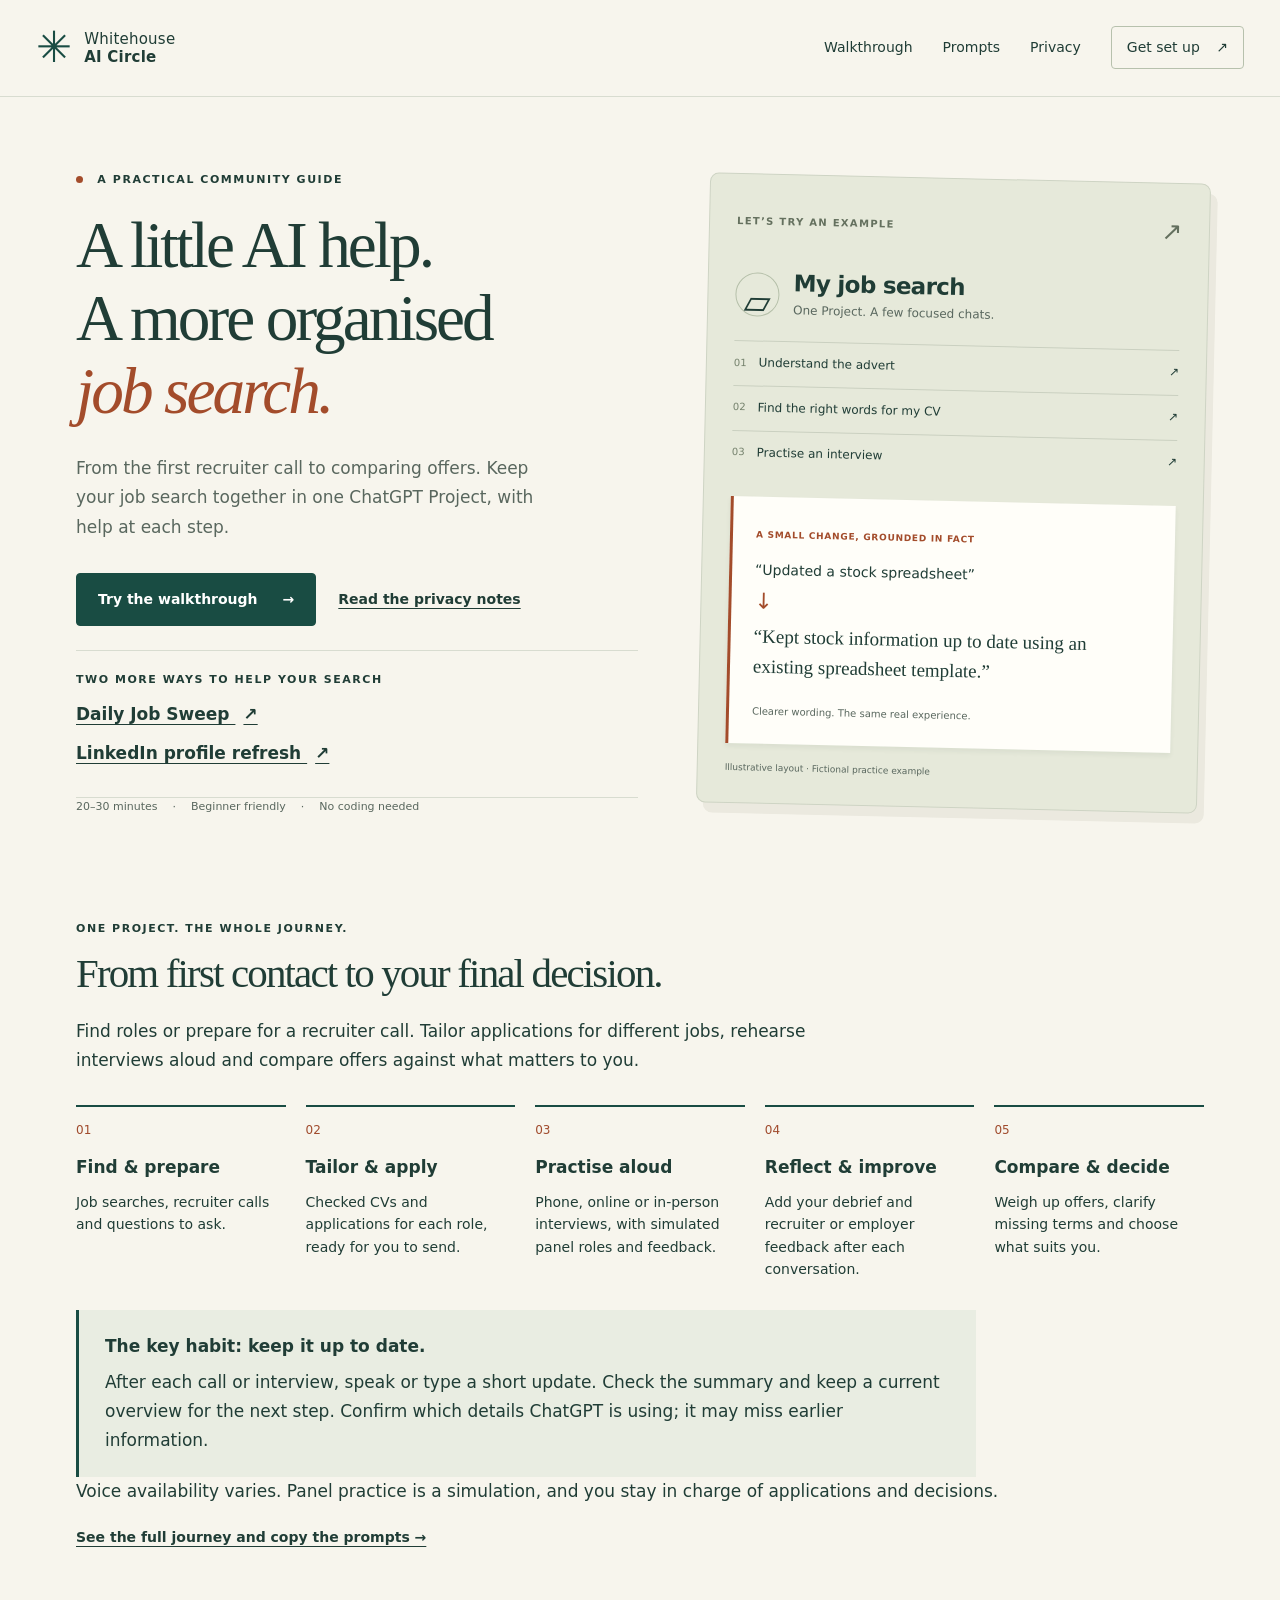
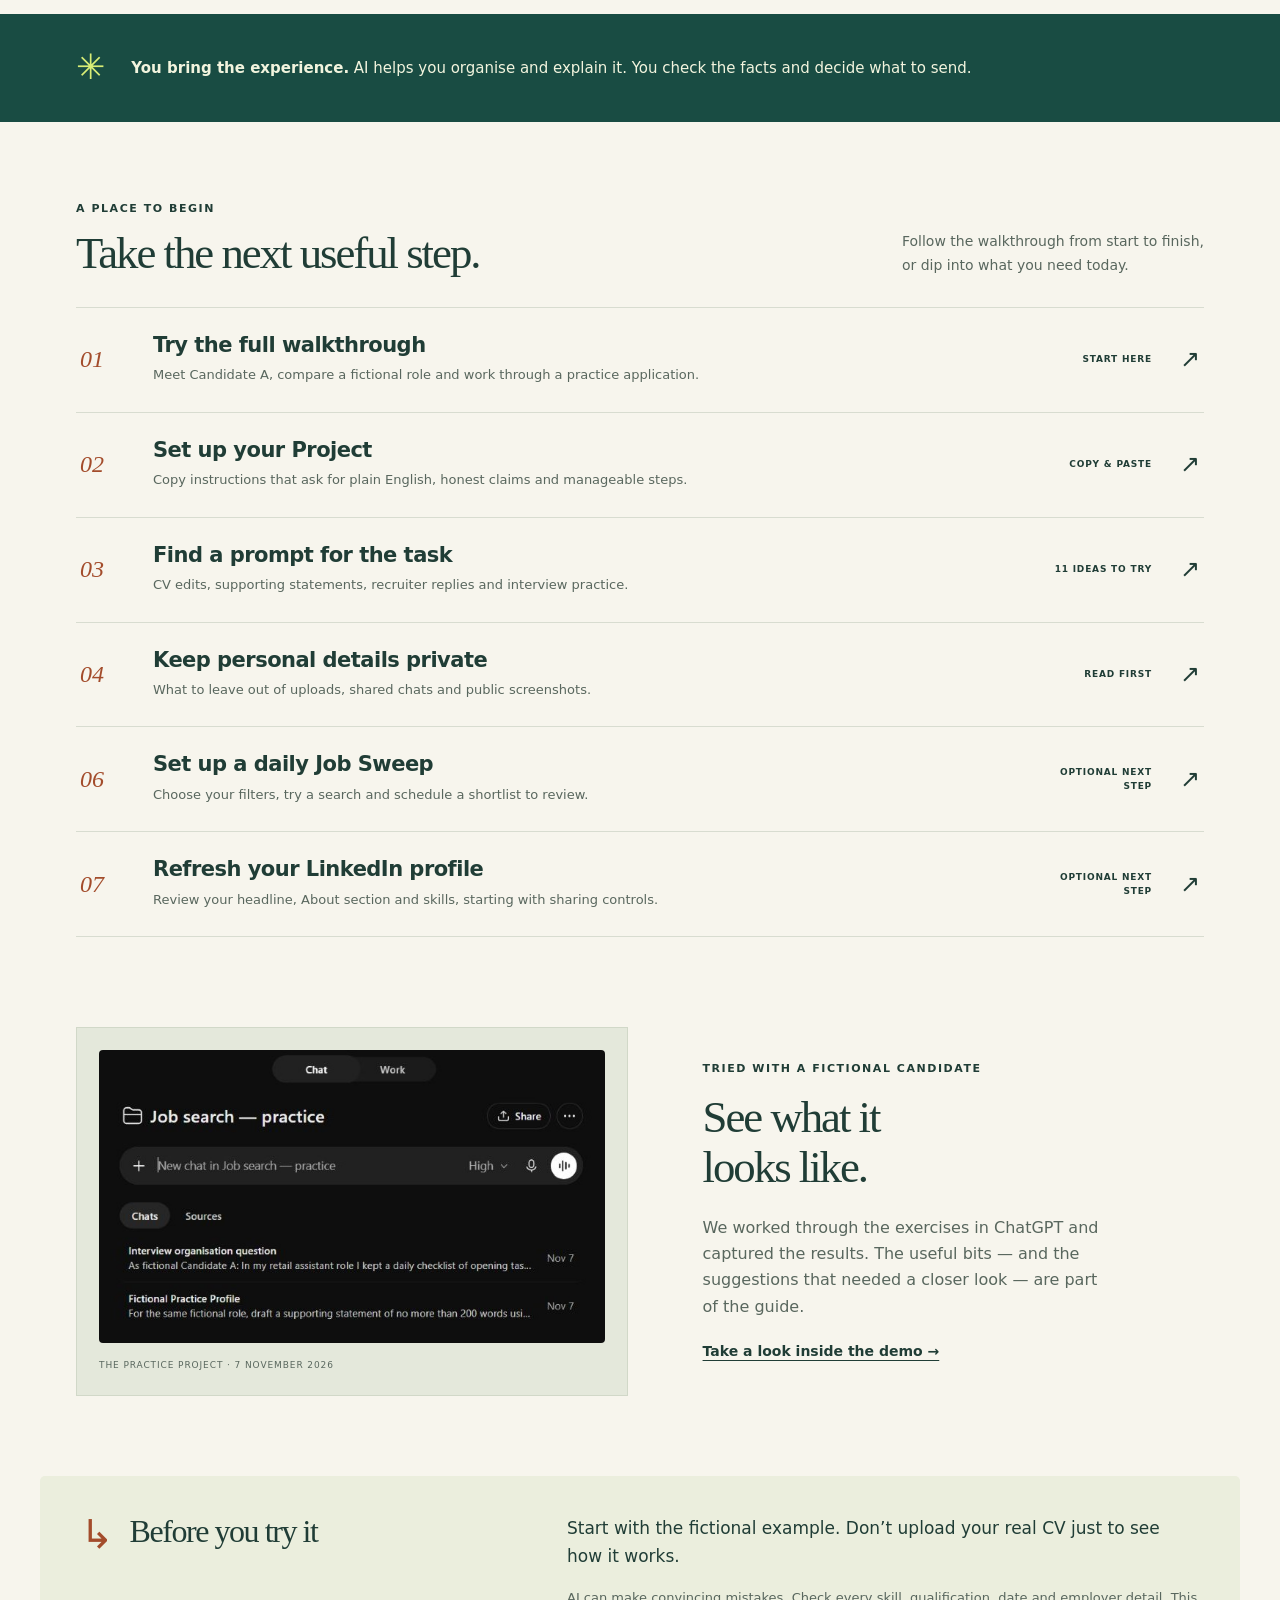
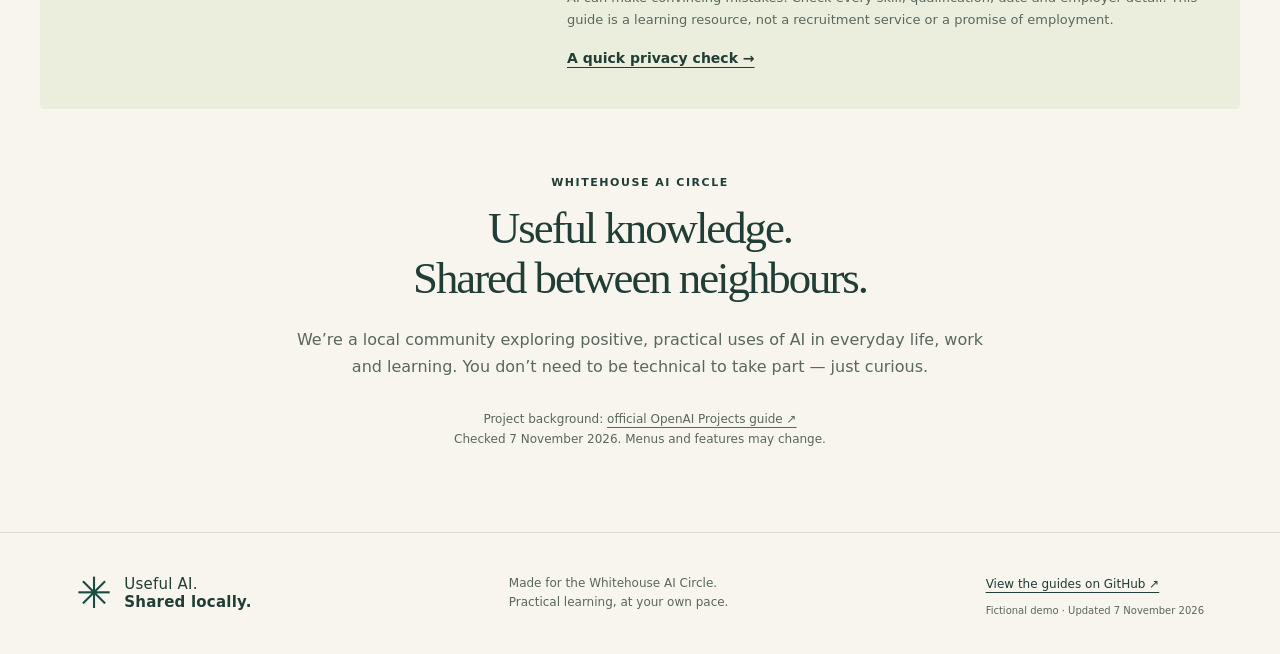
==== commit 8529a1b9: "Show the whole job-search journey on the homepage" ====
--- a/index.html
+++ b/index.html
@@ -3,12 +3,13 @@
 <title>A more organised job search · Whitehouse AI Circle</title><meta name="description" content="A friendly, practical guide to organising a job search with ChatGPT Projects. Fictional examples, copyable prompts and privacy advice from Whitehouse AI Circle.">
 <meta name="theme-color" content="#194c43"><link rel="icon" href="favicon.svg" type="image/svg+xml"><link rel="stylesheet" href="styles.css"><script src="site.js" defer></script></head>
 <body><a class="skip" href="#main">Skip to content</a><header class="header"><div class="header-inner"><a class="brand" href="index.html"><span class="brand-mark" aria-hidden="true">✳</span><span>Whitehouse<br><b>AI Circle</b></span></a><nav aria-label="Main navigation"><a href="walkthrough.html" >Walkthrough</a><a href="prompts.html" >Prompts</a><a href="privacy.html" >Privacy</a><a class="nav-start" href="instructions.html">Get set up <span aria-hidden="true">↗</span></a></nav></div></header>
-<main id="main"><section class="hero wrap"><div class="hero-copy"><p class="eyebrow"><span class="tiny-dot"></span> A PRACTICAL COMMUNITY GUIDE</p><h1>A little AI help.<br>A more organised<br><em>job search.</em></h1><p class="hero-description">From making sense of a job advert to practising an interview. Learn how to keep it all together in a ChatGPT Project — one manageable step at a time.</p><div class="hero-actions"><a class="button" href="walkthrough.html">Try the walkthrough <span aria-hidden="true">→</span></a><a class="text-link" href="privacy.html">Read the privacy notes</a></div><div class="quick-links" aria-label="Optional job-search guides"><p class="eyebrow">TWO MORE WAYS TO HELP YOUR SEARCH</p><a href="job-sweep.html">Daily Job Sweep <span aria-hidden="true">&#8599;</span></a><a href="linkedin.html">LinkedIn profile refresh <span aria-hidden="true">&#8599;</span></a></div><div class="hero-meta"><span>20–30 minutes</span><span>Beginner friendly</span><span>No coding needed</span></div></div><div class="demo-board"><div class="board-top"><span class="paper-label">LET’S TRY AN EXAMPLE</span><span aria-hidden="true">↗</span></div><div class="board-title"><span class="folder-icon" aria-hidden="true">▱</span><div><h2>My job search</h2><p>One Project. A few focused chats.</p></div></div><div class="board-rows"><div><span class="row-symbol">01</span><span>Understand the advert</span><span aria-hidden="true">↗</span></div><div><span class="row-symbol">02</span><span>Find the right words for my CV</span><span aria-hidden="true">↗</span></div><div><span class="row-symbol">03</span><span>Practise an interview</span><span aria-hidden="true">↗</span></div></div><div class="example-note"><span class="note-label">A SMALL CHANGE, GROUNDED IN FACT</span><p>“Updated a stock spreadsheet”</p><span class="note-arrow" aria-hidden="true">↓</span><p class="improved">“Kept stock information up to date using an existing spreadsheet template.”</p><small>Clearer wording. The same real experience.</small></div><span class="board-caption">Illustrative layout · Fictional practice example</span></div></section>
+<main id="main"><section class="hero wrap"><div class="hero-copy"><p class="eyebrow"><span class="tiny-dot"></span> A PRACTICAL COMMUNITY GUIDE</p><h1>A little AI help.<br>A more organised<br><em>job search.</em></h1><p class="hero-description">From the first recruiter call to comparing offers. Keep your job search together in one ChatGPT Project, with help at each step.</p><div class="hero-actions"><a class="button" href="walkthrough.html">Try the walkthrough <span aria-hidden="true">→</span></a><a class="text-link" href="privacy.html">Read the privacy notes</a></div><div class="quick-links" aria-label="Optional job-search guides"><p class="eyebrow">TWO MORE WAYS TO HELP YOUR SEARCH</p><a href="job-sweep.html">Daily Job Sweep <span aria-hidden="true">&#8599;</span></a><a href="linkedin.html">LinkedIn profile refresh <span aria-hidden="true">&#8599;</span></a></div><div class="hero-meta"><span>20–30 minutes</span><span>Beginner friendly</span><span>No coding needed</span></div></div><div class="demo-board"><div class="board-top"><span class="paper-label">LET’S TRY AN EXAMPLE</span><span aria-hidden="true">↗</span></div><div class="board-title"><span class="folder-icon" aria-hidden="true">▱</span><div><h2>My job search</h2><p>One Project. A few focused chats.</p></div></div><div class="board-rows"><div><span class="row-symbol">01</span><span>Understand the advert</span><span aria-hidden="true">↗</span></div><div><span class="row-symbol">02</span><span>Find the right words for my CV</span><span aria-hidden="true">↗</span></div><div><span class="row-symbol">03</span><span>Practise an interview</span><span aria-hidden="true">↗</span></div></div><div class="example-note"><span class="note-label">A SMALL CHANGE, GROUNDED IN FACT</span><p>“Updated a stock spreadsheet”</p><span class="note-arrow" aria-hidden="true">↓</span><p class="improved">“Kept stock information up to date using an existing spreadsheet template.”</p><small>Clearer wording. The same real experience.</small></div><span class="board-caption">Illustrative layout · Fictional practice example</span></div></section>
+<section class="journey-section wrap" aria-labelledby="journey-heading"><p class="eyebrow">ONE PROJECT. THE WHOLE JOURNEY.</p><h2 id="journey-heading">From first contact to your final decision.</h2><p class="journey-intro">Find roles or prepare for a recruiter call. Tailor applications for different jobs, rehearse interviews aloud and compare offers against what matters to you.</p><ol class="journey-stages"><li><b>Find & prepare</b><span>Job searches, recruiter calls and questions to ask.</span></li><li><b>Tailor & apply</b><span>Checked CVs and applications for each role, ready for you to send.</span></li><li><b>Practise aloud</b><span>Phone, online or in-person interviews, with simulated panel roles and feedback.</span></li><li><b>Reflect & improve</b><span>Add your debrief and recruiter or employer feedback after each conversation.</span></li><li><b>Compare & decide</b><span>Weigh up offers, clarify missing terms and choose what suits you.</span></li></ol><div class="journey-habit"><strong>The key habit: keep it up to date.</strong><p>After each call or interview, speak or type a short update. Check the summary and keep a current overview for the next step. Confirm which details ChatGPT is using; it may miss earlier information.</p></div><p class="small">Voice availability varies. Panel practice is a simulation, and you stay in charge of applications and decisions.</p><a class="text-link" href="journey.html">See the full journey and copy the prompts &#8594;</a></section>
 <section class="principle-strip"><div class="wrap"><span class="strip-symbol" aria-hidden="true">✳</span><p><strong>You bring the experience.</strong> AI helps you organise and explain it. You check the facts and decide what to send.</p></div></section>
 <section class="guides-section wrap" id="guides"><div class="section-heading"><div><p class="eyebrow">A PLACE TO BEGIN</p><h2>Take the next useful step.</h2></div><p>Follow the walkthrough from start to finish,<br>or dip into what you need today.</p></div><div class="guide-list">
 <a class="guide-row" href="walkthrough.html"><span class="guide-number">01</span><div><h3>Try the full walkthrough</h3><p>Meet Candidate A, compare a fictional role and work through a practice application.</p></div><span class="guide-type">START HERE</span><span class="guide-arrow" aria-hidden="true">↗</span></a>
 <a class="guide-row" href="instructions.html"><span class="guide-number">02</span><div><h3>Set up your Project</h3><p>Copy instructions that ask for plain English, honest claims and manageable steps.</p></div><span class="guide-type">COPY & PASTE</span><span class="guide-arrow" aria-hidden="true">↗</span></a>
-<a class="guide-row" href="prompts.html"><span class="guide-number">03</span><div><h3>Find a prompt for the task</h3><p>CV edits, supporting statements, recruiter replies and interview practice.</p></div><span class="guide-type">9 IDEAS TO TRY</span><span class="guide-arrow" aria-hidden="true">↗</span></a>
+<a class="guide-row" href="prompts.html"><span class="guide-number">03</span><div><h3>Find a prompt for the task</h3><p>CV edits, supporting statements, recruiter replies and interview practice.</p></div><span class="guide-type">11 IDEAS TO TRY</span><span class="guide-arrow" aria-hidden="true">↗</span></a>
 <a class="guide-row" href="privacy.html"><span class="guide-number">04</span><div><h3>Keep personal details private</h3><p>What to leave out of uploads, shared chats and public screenshots.</p></div><span class="guide-type">READ FIRST</span><span class="guide-arrow" aria-hidden="true">↗</span></a>
 <a class="guide-row" href="job-sweep.html"><span class="guide-number">06</span><div><h3>Set up a daily Job Sweep</h3><p>Choose your filters, try a search and schedule a shortlist to review.</p></div><span class="guide-type">OPTIONAL NEXT STEP</span><span class="guide-arrow" aria-hidden="true">↗</span></a>
 <a class="guide-row" href="linkedin.html"><span class="guide-number">07</span><div><h3>Refresh your LinkedIn profile</h3><p>Review your headline, About section and skills, starting with sharing controls.</p></div><span class="guide-type">OPTIONAL NEXT STEP</span><span class="guide-arrow" aria-hidden="true">&#8599;</span></a>
--- a/styles.css
+++ b/styles.css
@@ -4,3 +4,5 @@
 @media(prefers-reduced-motion:reduce){html{scroll-behavior:auto}*{transition:none!important}}@media print{.header,.contents,footer,.copy-button{display:none}.article-layout{display:block}.prose{max-width:none}.prose pre{padding:15px}.wrap{padding:0}body{background:white;color:black}.prose img{max-height:500px;width:auto;max-width:100%}a{text-decoration:underline}}
 
 .quick-links{margin:24px 0 0;padding:20px 0;border-top:1px solid var(--line,#d9d9ce);border-bottom:1px solid var(--line,#d9d9ce)}.quick-links .eyebrow{margin:0 0 12px}.quick-links>a{display:block;width:fit-content;font-size:17px;font-weight:600;margin:10px 0;text-underline-offset:4px}.quick-links>a span{margin-left:8px}
+
+.journey-section{padding-top:28px;padding-bottom:64px}.journey-section h2{font-size:clamp(30px,3.2vw,46px);max-width:760px;margin:14px 0 20px}.journey-intro{max-width:780px;line-height:1.7}.journey-stages{list-style:none;counter-reset:stage;display:grid;grid-template-columns:repeat(5,minmax(0,1fr));gap:20px;padding:0;margin:30px 0}.journey-stages li{counter-increment:stage;border-top:2px solid #194c43;padding-top:14px}.journey-stages li::before{content:"0" counter(stage);display:block;font-size:12px;margin-bottom:12px;color:#a04b2d}.journey-stages b{display:block;margin-bottom:10px;font-size:17px}.journey-stages span{font-size:14px;line-height:1.6;display:block}.journey-habit{background:#e9ede2;border-left:3px solid #194c43;padding:22px 26px;max-width:900px}.journey-habit p{margin:8px 0 0;line-height:1.7}@media(max-width:700px){.journey-stages{grid-template-columns:1fr;gap:18px}.journey-stages li{display:grid;grid-template-columns:30px 1fr;column-gap:10px}.journey-stages li::before{grid-row:1/3;margin-top:4px}.journey-stages span{grid-column:2}.journey-habit{padding:18px}.journey-section{padding-bottom:42px}}
